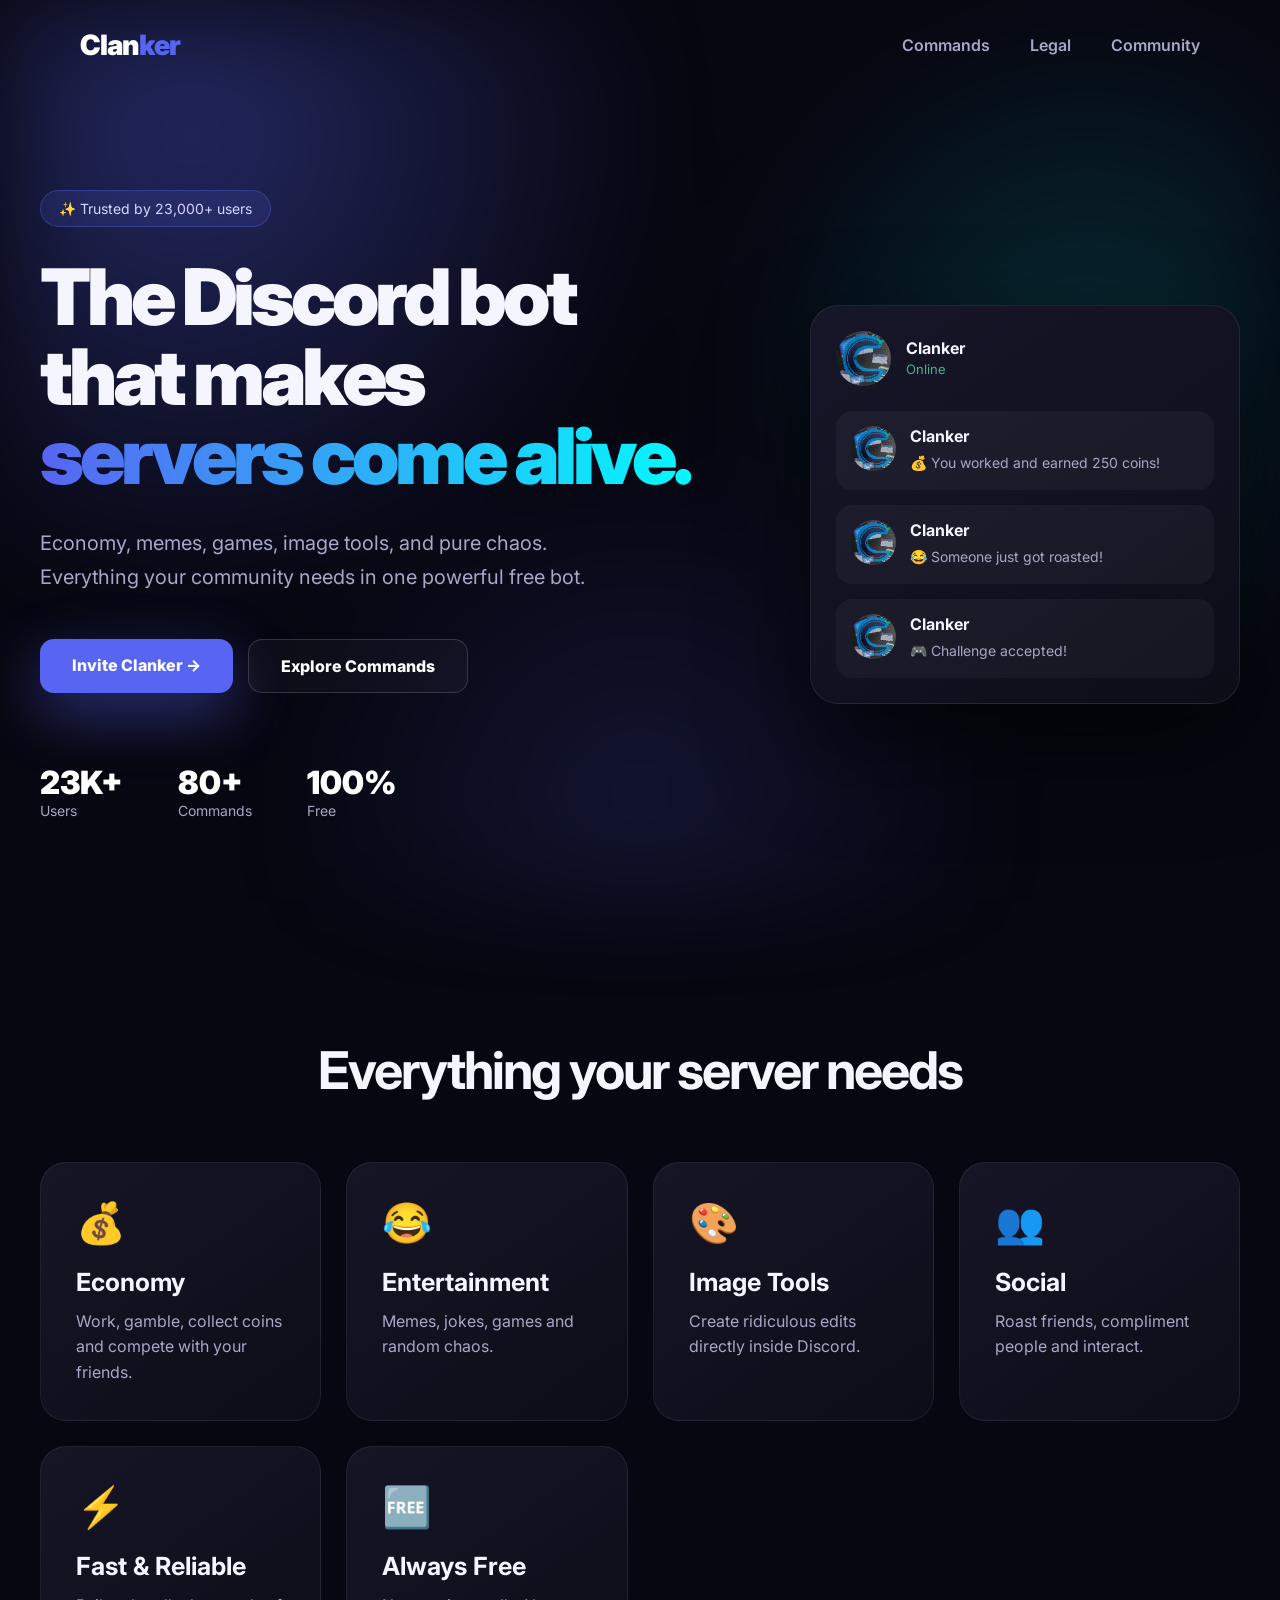
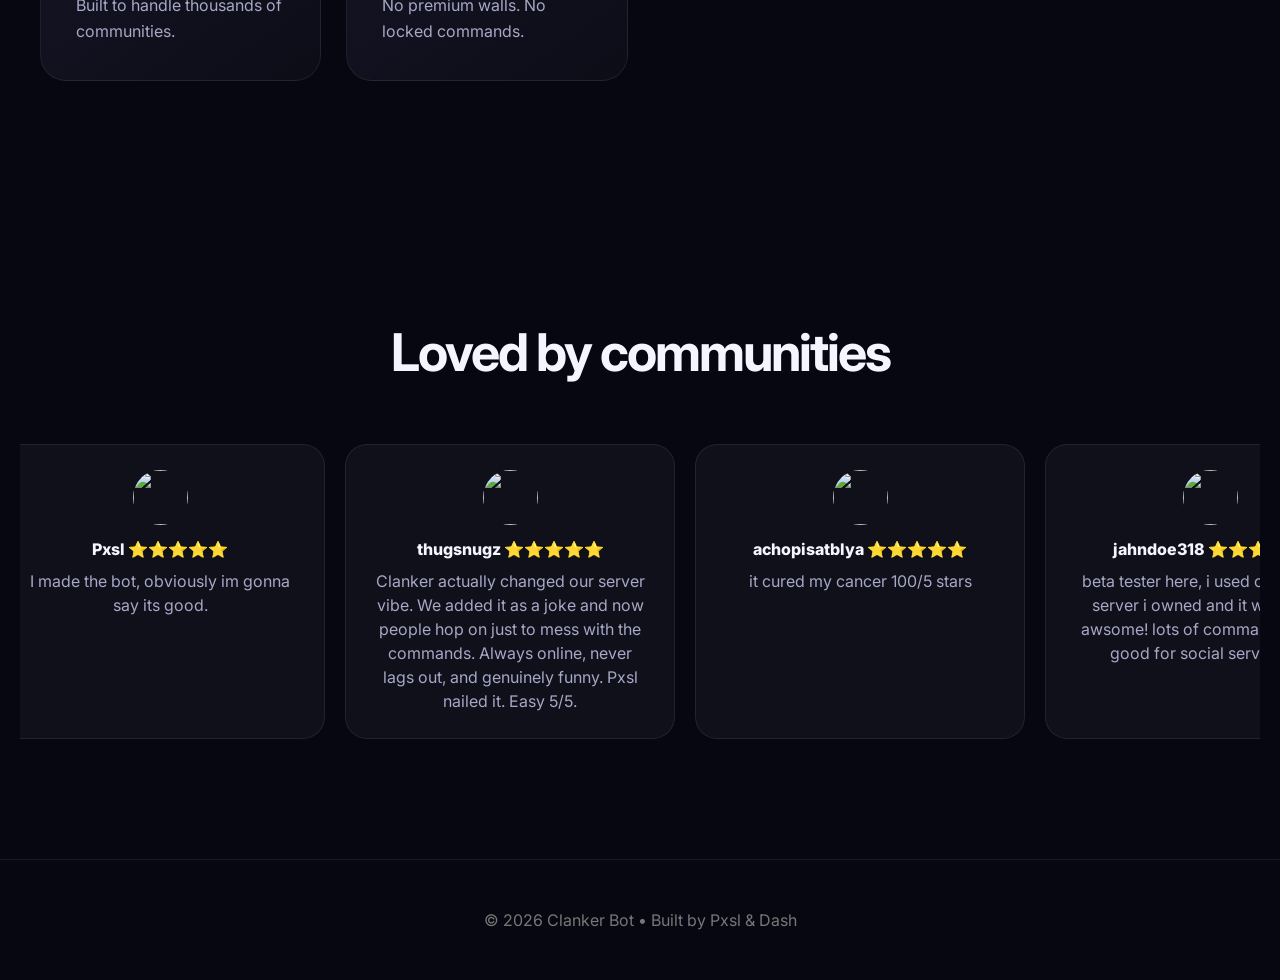
==== index.html @ 03bd029f "ojke" ====
<!DOCTYPE html>
<html lang="en">

<head>

    <meta charset="UTF-8">
    <meta name="viewport" content="width=device-width, initial-scale=1.0">

    <title>Clanker ~ The #1 Entertainment Discord Bot</title>

    <meta name="description" content="Clanker is a free chaotic Discord bot with economy, games, memes, image manipulation and 80+ entertainment commands.">
    <meta name="keywords" content="discord bot, entertainment bot, economy bot, meme bot, fun bot, clanker bot">
    <meta name="robots" content="index, follow">
    <meta name="author" content="Pxsl">

    <link rel="canonical" href="https://clanker.pxsl.dev/">

    <link rel="icon" href="/assets/clanker.png">
    <link rel="apple-touch-icon" href="/assets/clanker.png">

    <link rel="preconnect" href="https://fonts.googleapis.com">
    <link rel="preconnect" href="https://fonts.gstatic.com" crossorigin>

    <link href="https://fonts.googleapis.com/css2?family=Inter:wght@400;600;800;900&display=swap" rel="stylesheet">

    <link rel="stylesheet" href="/static/styles.css">


    <!-- Open Graph -->

    <meta property="og:type" content="website">
    <meta property="og:title" content="Clanker - The #1 Entertainment Discord Bot">
    <meta property="og:description" content="A chaotic free Discord bot with economy, memes, games and image tools.">
    <meta property="og:url" content="https://clanker.pxsl.dev/">
    <meta property="og:image" content="https://clanker.pxsl.dev/static/preview.png">


    <!-- Twitter -->

    <meta name="twitter:card" content="summary_large_image">
    <meta name="twitter:title" content="Clanker - The #1 Entertainment Discord Bot">
    <meta name="twitter:description" content="Free Discord entertainment bot with 80+ commands.">
    <meta name="twitter:image" content="https://clanker.pxsl.dev/static/preview.png">


    <meta name="theme-color" content="#5865F2">


    <!-- Schema -->

    <script type="application/ld+json">
    {
        "@context": "https://schema.org",
        "@type": "SoftwareApplication",
        "name": "Clanker",
        "applicationCategory": "EntertainmentApplication",
        "operatingSystem": "Discord",
        "description": "A free Discord bot with entertainment commands, economy, memes and games.",
        "offers": {
            "@type": "Offer",
            "price": "0",
            "priceCurrency": "USD"
        },
        "author": {
            "@type": "Person",
            "name": "Pxsl"
        }
    }
    </script>

</head>

<script async src="https://www.googletagmanager.com/gtag/js?id=G-J10Z1FWB4F"></script>

<script>
    window.dataLayer = window.dataLayer || [];

    function gtag() {
        dataLayer.push(arguments);
    }

    gtag("js", new Date());
    gtag("config", "G-J10Z1FWB4F");
</script>

<body>

<div class="background"></div>

<nav>

    <a class="logo" href="/">
        Clan<span>ker</span>
    </a>

    <div class="nav-links">

        <a href="/commands/">
            Commands
        </a>

        <a href="/legal/">
            Legal
        </a>

        <a href="https://discord.gg/YtQdrkxfg7" target="_blank">
            Community
        </a>

    </div>

</nav>

<section class="hero">

    <div class="hero-left">

        <div class="badge">
            ✨ Trusted by 23,000+ users
        </div>

        <h1>
            The Discord bot that makes
            <span>
                servers come alive.
            </span>
        </h1>

        <p>
            Economy, memes, games, image tools,
            and pure chaos. Everything your community
            needs in one powerful free bot.
        </p>

        <div class="buttons">

            <a class="btn primary"
               href="https://discord.com/oauth2/authorize?client_id=1482397035909873865">
                Invite Clanker →
            </a>


            <a class="btn secondary" href="/commands/">
                Explore Commands
            </a>

        </div>

        <div class="mini-stats">

            <div>
                <strong>23K+</strong>
                Users
            </div>

            <div>
                <strong>80+</strong>
                Commands
            </div>

            <div>
                <strong>100%</strong>
                Free
            </div>

        </div>

    </div>

    <div class="discord-preview">

        <div class="discord-header">

            <img src="/assets/clanker.png">

            <div>
                <b>Clanker</b>
                <p>Online</p>
            </div>

        </div>

        <div class="message">

            <img src="/assets/clanker.png">

            <div>
                <b>Clanker</b>
                <p>💰 You worked and earned 250 coins!</p>
            </div>

        </div>

        <div class="message">

            <img src="/assets/clanker.png">

            <div>
                <b>Clanker</b>
                <p>😂 Someone just got roasted!</p>
            </div>

        </div>

        <div class="message">

            <img src="/assets/clanker.png">

            <div>
                <b>Clanker</b>
                <p>🎮 Challenge accepted!</p>
            </div>

        </div>

    </div>

</section>

<section class="features">

    <h2>
        Everything your server needs
    </h2>

    <div class="grid">

        <div class="card">
            <span>💰</span>
            <h3>Economy</h3>
            <p>
                Work, gamble, collect coins and compete with your friends.
            </p>
        </div>

        <div class="card">
            <span>😂</span>
            <h3>Entertainment</h3>
            <p>
                Memes, jokes, games and random chaos.
            </p>
        </div>

        <div class="card">
            <span>🎨</span>
            <h3>Image Tools</h3>
            <p>
                Create ridiculous edits directly inside Discord.
            </p>
        </div>

        <div class="card">
            <span>👥</span>
            <h3>Social</h3>
            <p>
                Roast friends, compliment people and interact.
            </p>
        </div>

        <div class="card">
            <span>⚡</span>
            <h3>Fast & Reliable</h3>
            <p>
                Built to handle thousands of communities.
            </p>
        </div>

        <div class="card">
            <span>🆓</span>
            <h3>Always Free</h3>
            <p>
                No premium walls. No locked commands.
            </p>
        </div>
    </div>

</section>

<section class="reviews">

    <h2>
        Loved by communities
    </h2>

    <div class="reviews-row-wrap">

        <div class="reviews-row" id="reviewsRow"></div>

    </div>

</section>

<footer>

    <p>
        © 2026 Clanker Bot • Built by Pxsl & Dash
    </p>

</footer>

<script src="/static/script.js" defer></script>

</body>

</html>
---- static/styles.css ----
:root {

    --bg: #070711;
    --card: #11111f;
    --card-hover: #17172b;

    --purple: #5865f2;
    --purple-light: #7289ff;
    --cyan: #00ffff;

    --text: #f5f5ff;
    --muted: #a7a7c7;

}


* {

    margin: 0;
    padding: 0;
    box-sizing: border-box;
    font-family: "Inter", sans-serif;

}


html {

    scroll-behavior: smooth;

}


body {

    background: var(--bg);
    color: var(--text);
    overflow-x: hidden;

}



/* BACKGROUND */

.background {

    position: fixed;
    inset: 0;
    z-index: -1;

    background:

    radial-gradient(
        circle at 15% 15%,
        rgba(88,101,242,0.35),
        transparent 35%
    ),

    radial-gradient(
        circle at 85% 40%,
        rgba(0,255,255,0.15),
        transparent 30%
    ),

    radial-gradient(
        circle at 50% 90%,
        rgba(88,101,242,0.15),
        transparent 35%
    );

    filter: blur(50px);

}



/* NAVBAR */

nav {

    height: 90px;

    display: flex;
    align-items: center;
    justify-content: space-between;

    padding: 0 80px;

}



.logo {

    color: white;
    text-decoration: none;

    font-size: 28px;
    font-weight: 900;

    letter-spacing: -1px;

}


.logo span {

    color: var(--purple);

}



.nav-links {

    display: flex;
    gap: 40px;

}


.nav-links a {

    color: var(--muted);
    text-decoration: none;

    font-weight: 600;

    transition: .25s;

}


.nav-links a:hover {

    color: white;

}





/* HERO */


.hero {

    max-width: 1300px;

    margin: auto;

    padding: 100px 40px;

    display: grid;

    grid-template-columns: 1fr 430px;

    gap: 90px;

    align-items: center;

}



.badge {

    display: inline-block;

    padding: 9px 18px;

    border-radius: 999px;

    background:
    rgba(88,101,242,.15);

    border: 1px solid rgba(88,101,242,.35);

    color: #d6d9ff;

    font-size: 14px;

    margin-bottom: 30px;

}





.hero h1 {

    font-size: 78px;

    line-height: 1.02;

    letter-spacing: -4px;

    font-weight: 900;

}



.hero h1 span {

    display: block;

    background:

    linear-gradient(
        90deg,
        #5865f2,
        #00ffff
    );

    -webkit-background-clip: text;
    background-clip: text;

    color: transparent;

}





.hero p {

    margin-top: 30px;

    max-width: 600px;

    font-size: 20px;

    line-height: 1.7;

    color: var(--muted);

}





.buttons {

    display: flex;

    gap: 15px;

    margin-top: 45px;

}



.btn {

    padding: 16px 32px;

    border-radius: 14px;

    text-decoration: none;

    font-weight: 800;

    transition: .25s;

}



.primary {

    background: var(--purple);

    color:white;

    box-shadow:

    0 20px 60px rgba(88,101,242,.45);

}



.primary:hover {

    transform: translateY(-4px);

    background: var(--purple-light);

}





.secondary {

    border:

    1px solid rgba(255,255,255,.15);

    color:white;

    background:rgba(255,255,255,.03);

}



.secondary:hover {

    background:rgba(255,255,255,.08);

}





/* MINI STATS */


.mini-stats {

    display:flex;

    gap:55px;

    margin-top:70px;

}


.mini-stats strong {

    display:block;

    font-size:32px;

    font-weight:900;

    color:white;

}


.mini-stats div {

    color:var(--muted);

    font-size:14px;

}





/* DISCORD MOCKUP */


.discord-preview {

    background:

    linear-gradient(
        145deg,
        #161629,
        #0d0d18
    );

    border:

    1px solid rgba(255,255,255,.08);

    border-radius:28px;

    padding:25px;

    box-shadow:

    0 40px 100px rgba(0,0,0,.6);

}



.discord-header {

    display:flex;

    align-items:center;

    gap:15px;

    margin-bottom:25px;

}



.discord-header img {

    width:55px;

    height:55px;

    border-radius:50%;

}



.discord-header p {

    color:#43b581;

    font-size:13px;

    margin:0;

}





.message {

    display:flex;

    gap:14px;

    padding:15px;

    margin-top:15px;

    border-radius:16px;

    background:

    rgba(255,255,255,.04);

}



.message img {

    width:45px;

    height:45px;

    border-radius:50%;

}


.message p {

    margin:5px 0 0;

    font-size:14px;

    color:var(--muted);

}





/* FEATURES */


.features {

    padding:120px 40px;

    text-align:center;

}



.features h2,
.reviews h2 {

    font-size:52px;

    letter-spacing:-2px;

    margin-bottom:60px;

}





.grid {

    max-width:1200px;

    margin:auto;

    display:grid;

    grid-template-columns:

    repeat(auto-fit,minmax(280px,1fr));

    gap:25px;

}





.card {

    text-align:left;

    padding:35px;

    border-radius:26px;


    background:

    linear-gradient(
        145deg,
        #151526,
        #0d0d18
    );


    border:

    1px solid rgba(255,255,255,.07);


    transition:.3s;

}



.card:hover {

    transform:translateY(-10px);

    background:var(--card-hover);

    border-color:

    rgba(88,101,242,.5);


    box-shadow:

    0 20px 60px rgba(0,0,0,.4);

}





.card span {

    font-size:40px;

}



.card h3 {

    margin-top:20px;

    margin-bottom:12px;

    font-size:25px;

}



.card p {

    color:var(--muted);

    line-height:1.6;

}





/* REVIEWS */


.reviews {

    padding:120px 20px;

    text-align:center;

}



.reviews-row-wrap {

    overflow:hidden;

}



.reviews-row {

    display:flex;

    gap:20px;

    overflow-x:hidden;

}



.review-card {

    min-width:330px;

    padding:25px;

    border-radius:22px;

    background:

    rgba(255,255,255,.04);


    border:

    1px solid rgba(255,255,255,.08);

}



.review-avatar {

    width:55px;

    height:55px;

    border-radius:50%;

}



.review-name {

    margin-top:10px;

    font-weight:800;

}



.review-stars {

    color:#ffd700;

}



.review-quote {

    color:var(--muted);

    margin-top:10px;

    line-height:1.5;

}





/* FOOTER */


footer {

    border-top:

    1px solid rgba(255,255,255,.08);

    padding:50px;

    text-align:center;

    color:#777;

}





/* COMMANDS PAGE SUPPORT */


.commands-page {

    max-width:1200px;

    margin:auto;

    padding:100px 30px;

}



.commands-grid {

    display:grid;

    grid-template-columns:

    repeat(auto-fit,minmax(280px,1fr));

    gap:20px;

}





.command-card {

    background:

    rgba(255,255,255,.04);

    border:

    1px solid rgba(255,255,255,.08);

    padding:25px;

    border-radius:20px;

    transition:.25s;

}



.command-card:hover {

    transform:translateY(-5px);

    border-color:var(--purple);

}



.command-name {

    color:var(--purple);

    font-weight:900;

}





/* MOBILE */


@media(max-width:900px) {


nav {

    padding:20px;

}



.nav-links {

    display:none;

}



.hero {

    grid-template-columns:1fr;

    padding-top:60px;

}



.hero h1 {

    font-size:48px;

    letter-spacing:-2px;

}



.mini-stats {

    gap:25px;

}



.features h2,
.reviews h2 {

    font-size:38px;

}



}

.commands-hero {

    text-align:center;

    padding:100px 20px 70px;

}


.commands-hero h1 {

    font-size:75px;

    font-weight:900;

    letter-spacing:-4px;

}


.commands-hero h1 span {

    background: linear-gradient(
        90deg,
        #5865f2,
        #00ffff
    );

    background-clip: text;
    -webkit-background-clip: text;

    color: transparent;
    -webkit-text-fill-color: transparent;

}



.commands-hero p {

    color:var(--muted);

    font-size:20px;

    margin-top:25px;

}



.command-stats {

    display:flex;

    justify-content:center;

    gap:70px;

    margin-top:60px;

}



.command-stats strong {

    display:block;

    font-size:35px;

}




.command-search {

    max-width:800px;

    margin:auto;

    text-align:center;

}



.search-box {

    display:flex;

    align-items:center;

    gap:15px;

    padding:18px 25px;


    background:

    rgba(255,255,255,.05);


    border:

    1px solid rgba(255,255,255,.1);


    border-radius:20px;


    backdrop-filter:blur(20px);

}



.search-box span {

    font-size:20px;

}



.search-box input {

    width:100%;

    background:none;

    border:none;

    outline:none;

    color:white;

    font-size:16px;

}



#count {

    margin-top:15px;

    color:var(--muted);

}





.command-card {

    background:

    linear-gradient(
        145deg,
        #151526,
        #0d0d18
    );


    border:

    1px solid rgba(255,255,255,.08);


    border-radius:22px;


    padding:25px;


    transition:.25s;

}



.command-card:hover {

    transform:translateY(-8px);


    border-color:#5865f2;


    box-shadow:

    0 20px 60px rgba(0,0,0,.4);

}



.command-name {

    color:#7289ff;

    font-size:20px;

    font-weight:900;

}



.command-desc {

    margin-top:10px;

    color:var(--muted);

}




@media(max-width:700px){


.commands-hero h1 {

    font-size:45px;

}


.command-stats {

    gap:25px;

}


}
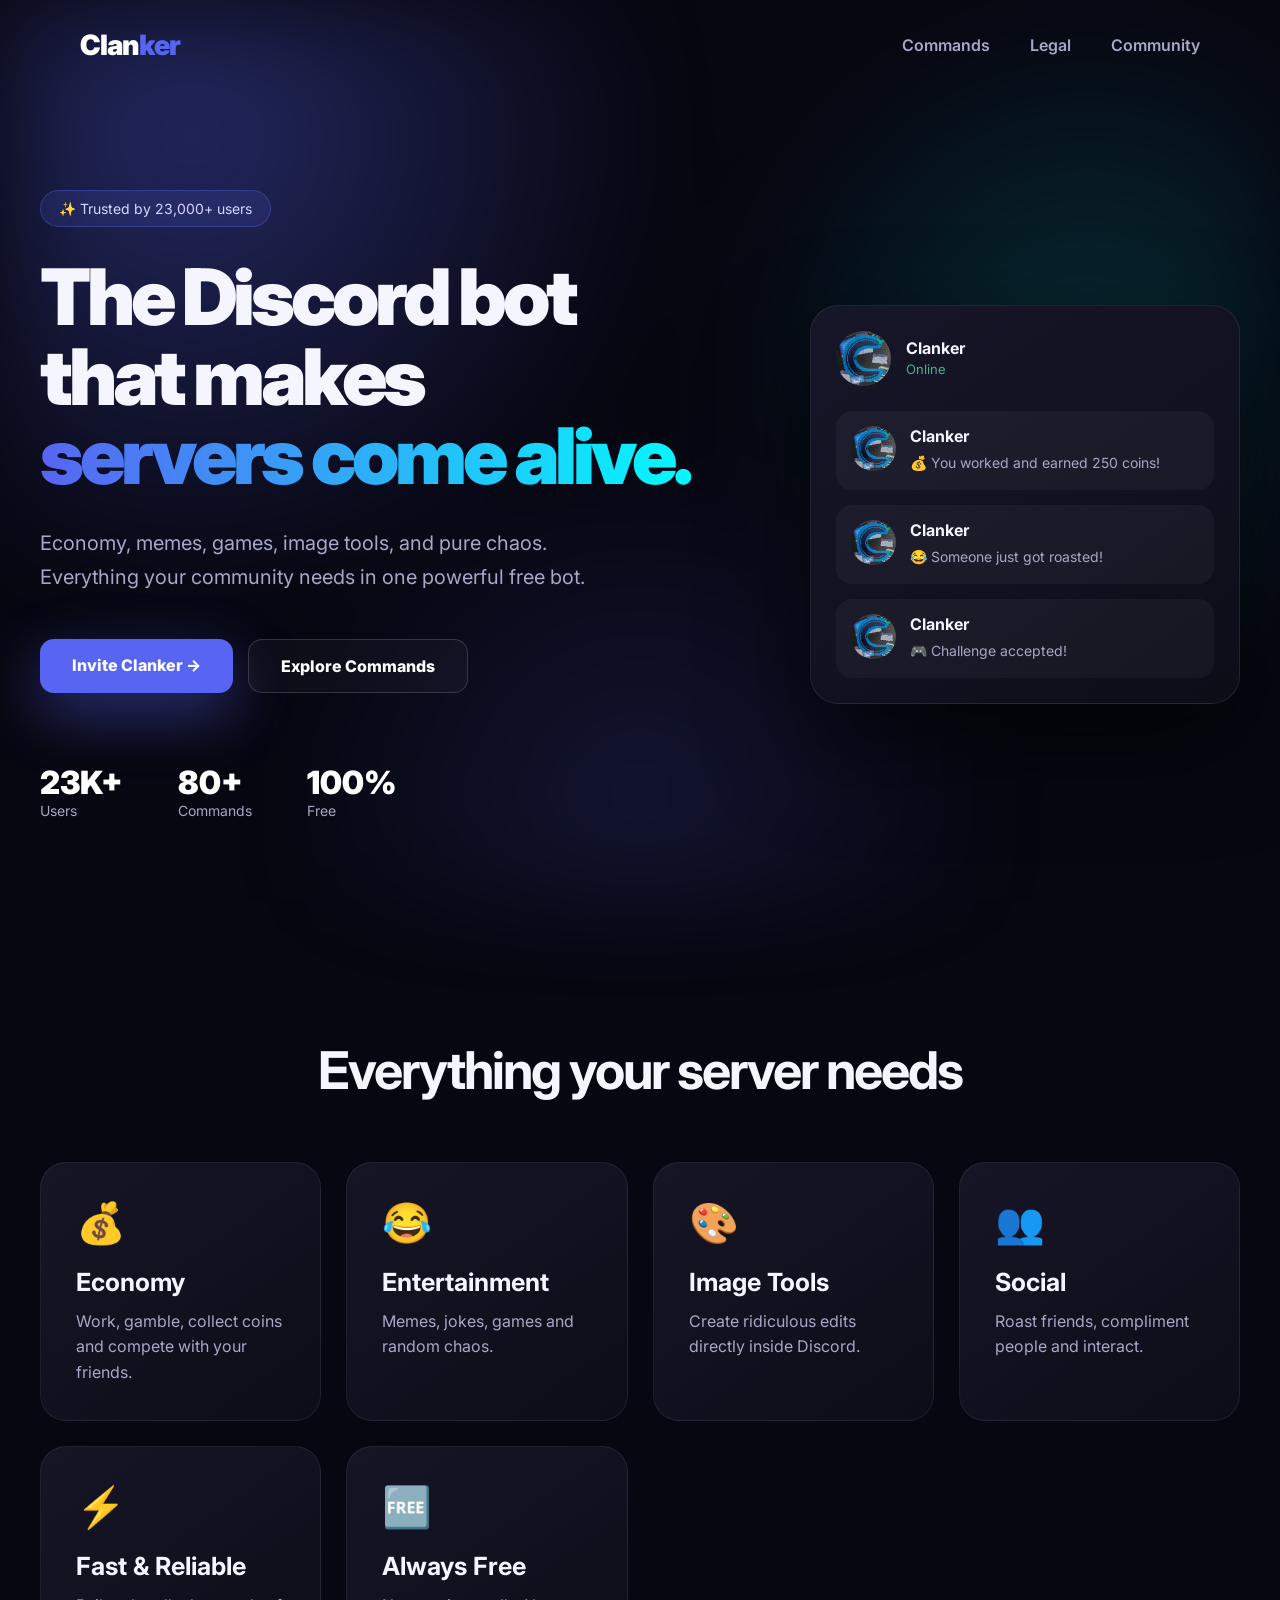
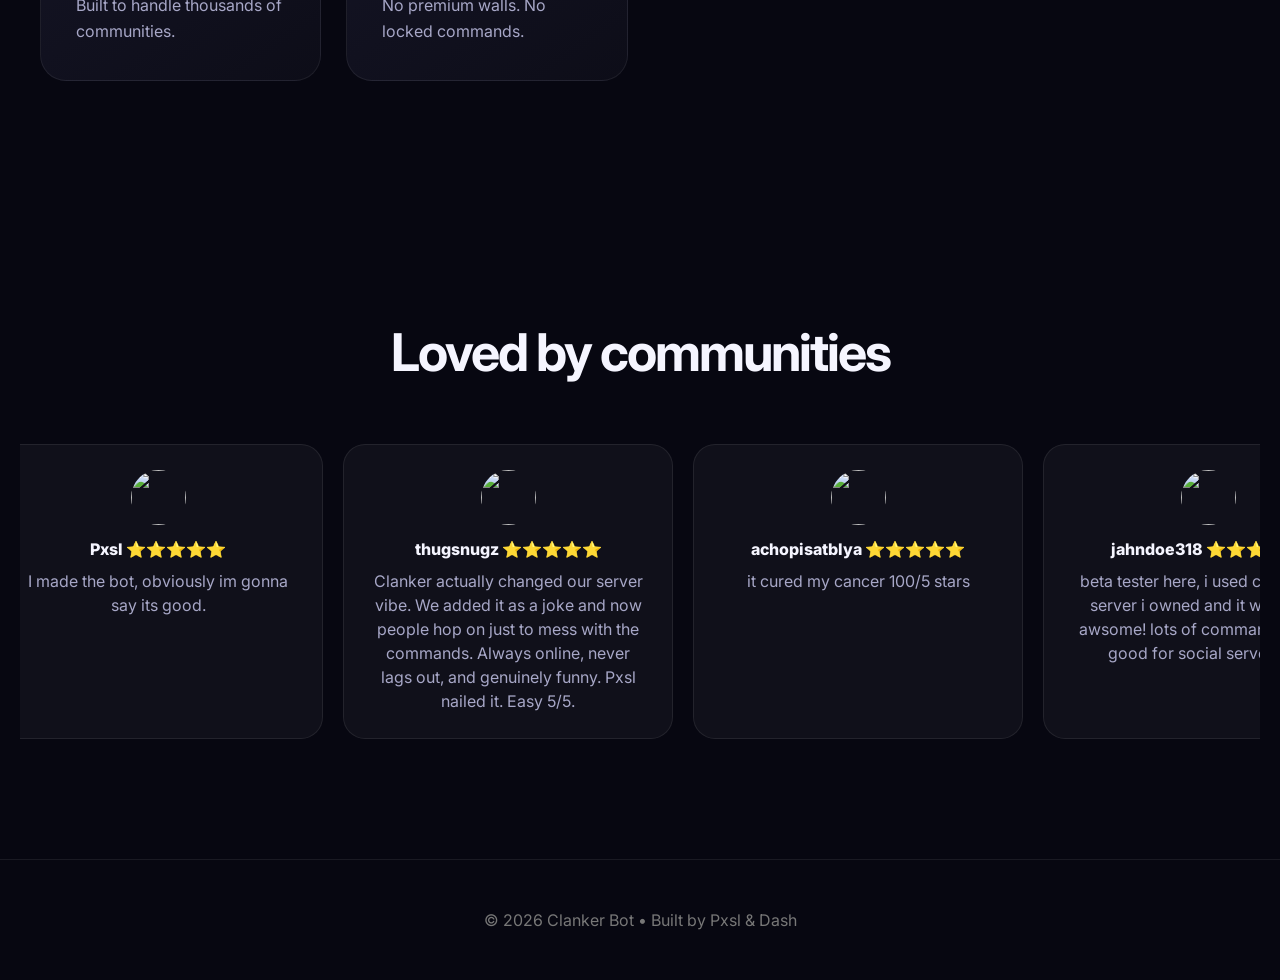
==== commit 6d6d7e64: "Merge branch 'main' of https://github.com/PxslGames/clanker.pxsl.dev" ====
--- a/index.html
+++ b/index.html
@@ -103,7 +103,7 @@
             Legal
         </a>
 
-        <a href="https://discord.gg/YtQdrkxfg7" target="_blank">
+        <a href="/discord/" target="_blank">
             Community
         </a>
 
@@ -135,7 +135,7 @@
         <div class="buttons">
 
             <a class="btn primary"
-               href="https://discord.com/oauth2/authorize?client_id=1482397035909873865">
+               href="/invite/">
                 Invite Clanker →
             </a>
 
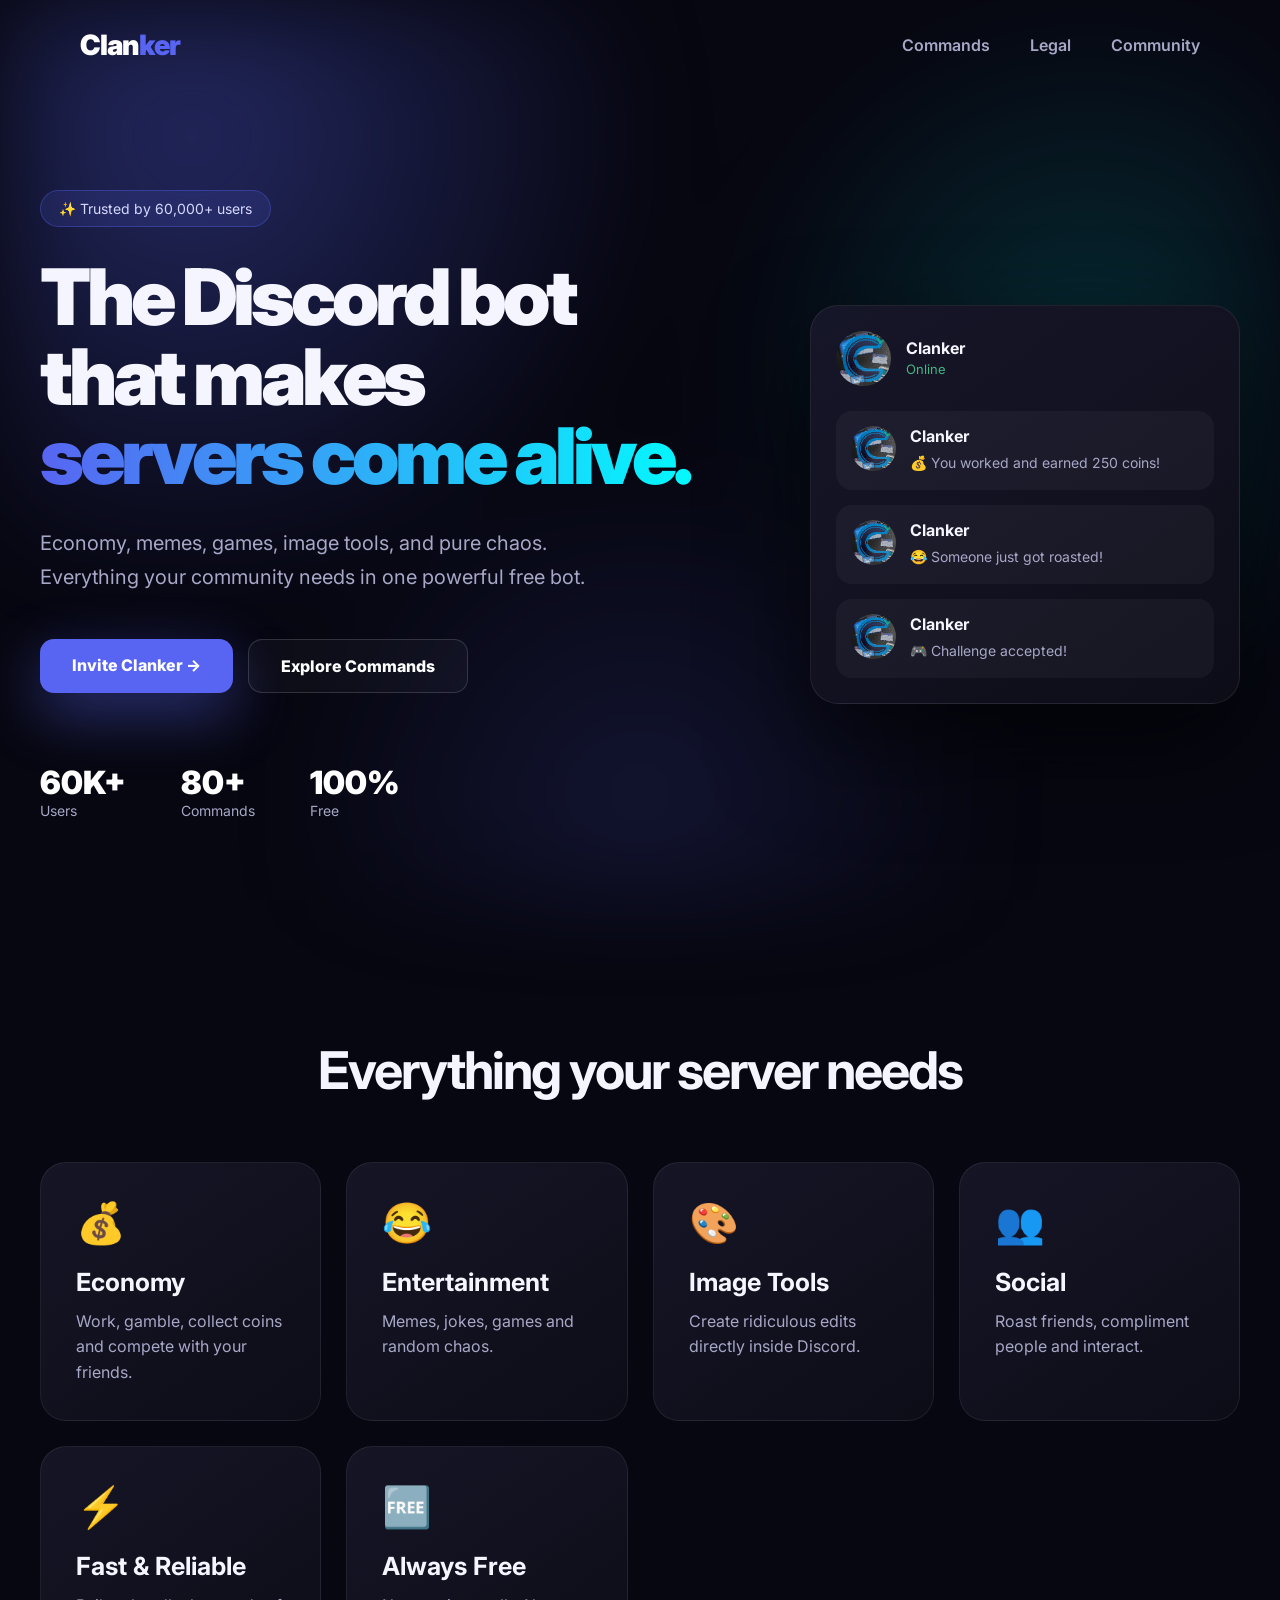
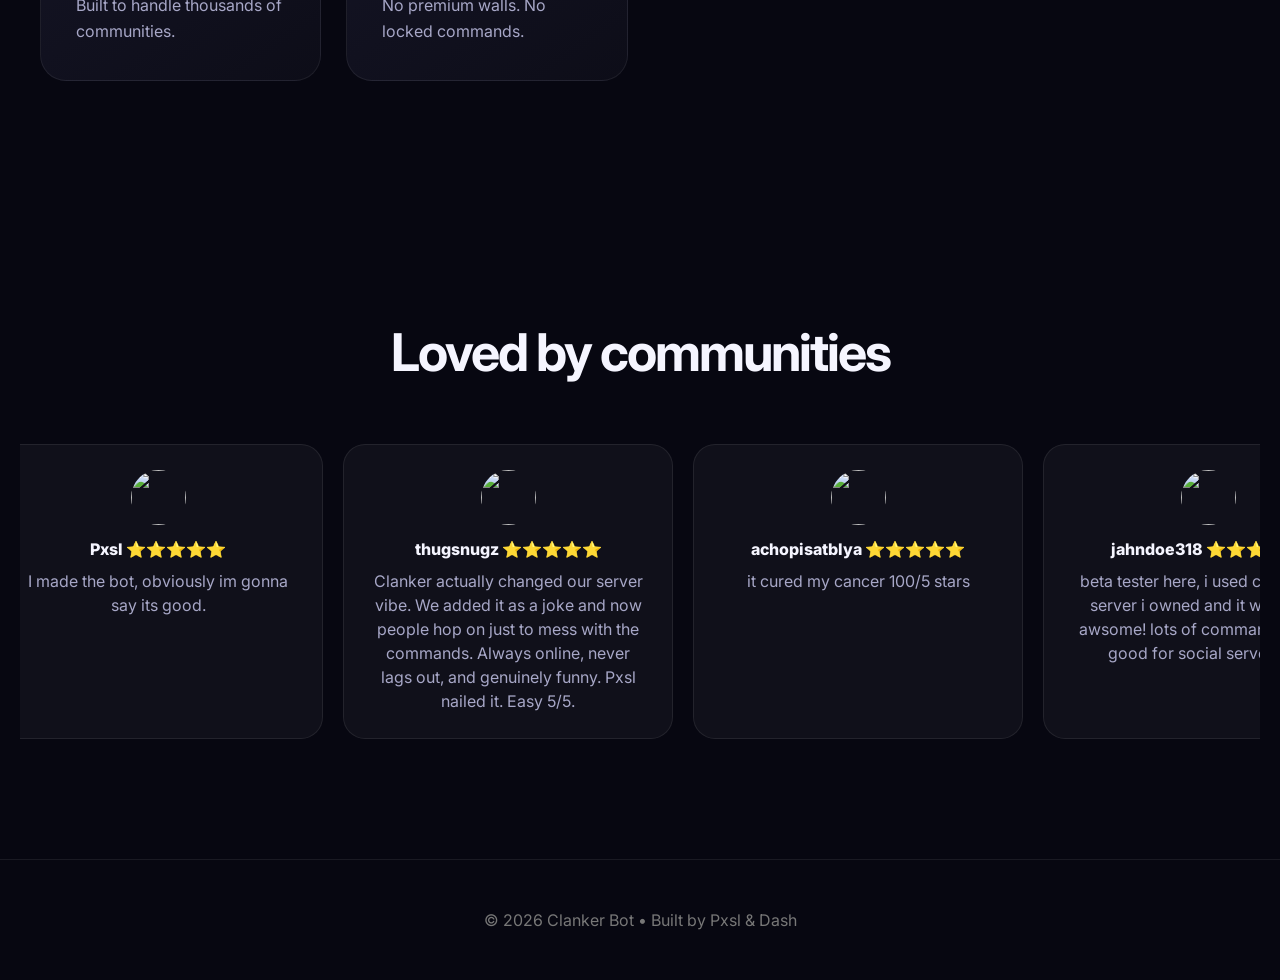
==== commit 87c4d2d0: "Update index.html" ====
--- a/index.html
+++ b/index.html
@@ -116,7 +116,7 @@
     <div class="hero-left">
 
         <div class="badge">
-            ✨ Trusted by 23,000+ users
+            ✨ Trusted by 60,000+ users
         </div>
 
         <h1>
@@ -149,7 +149,7 @@
         <div class="mini-stats">
 
             <div>
-                <strong>23K+</strong>
+                <strong>60K+</strong>
                 Users
             </div>
 
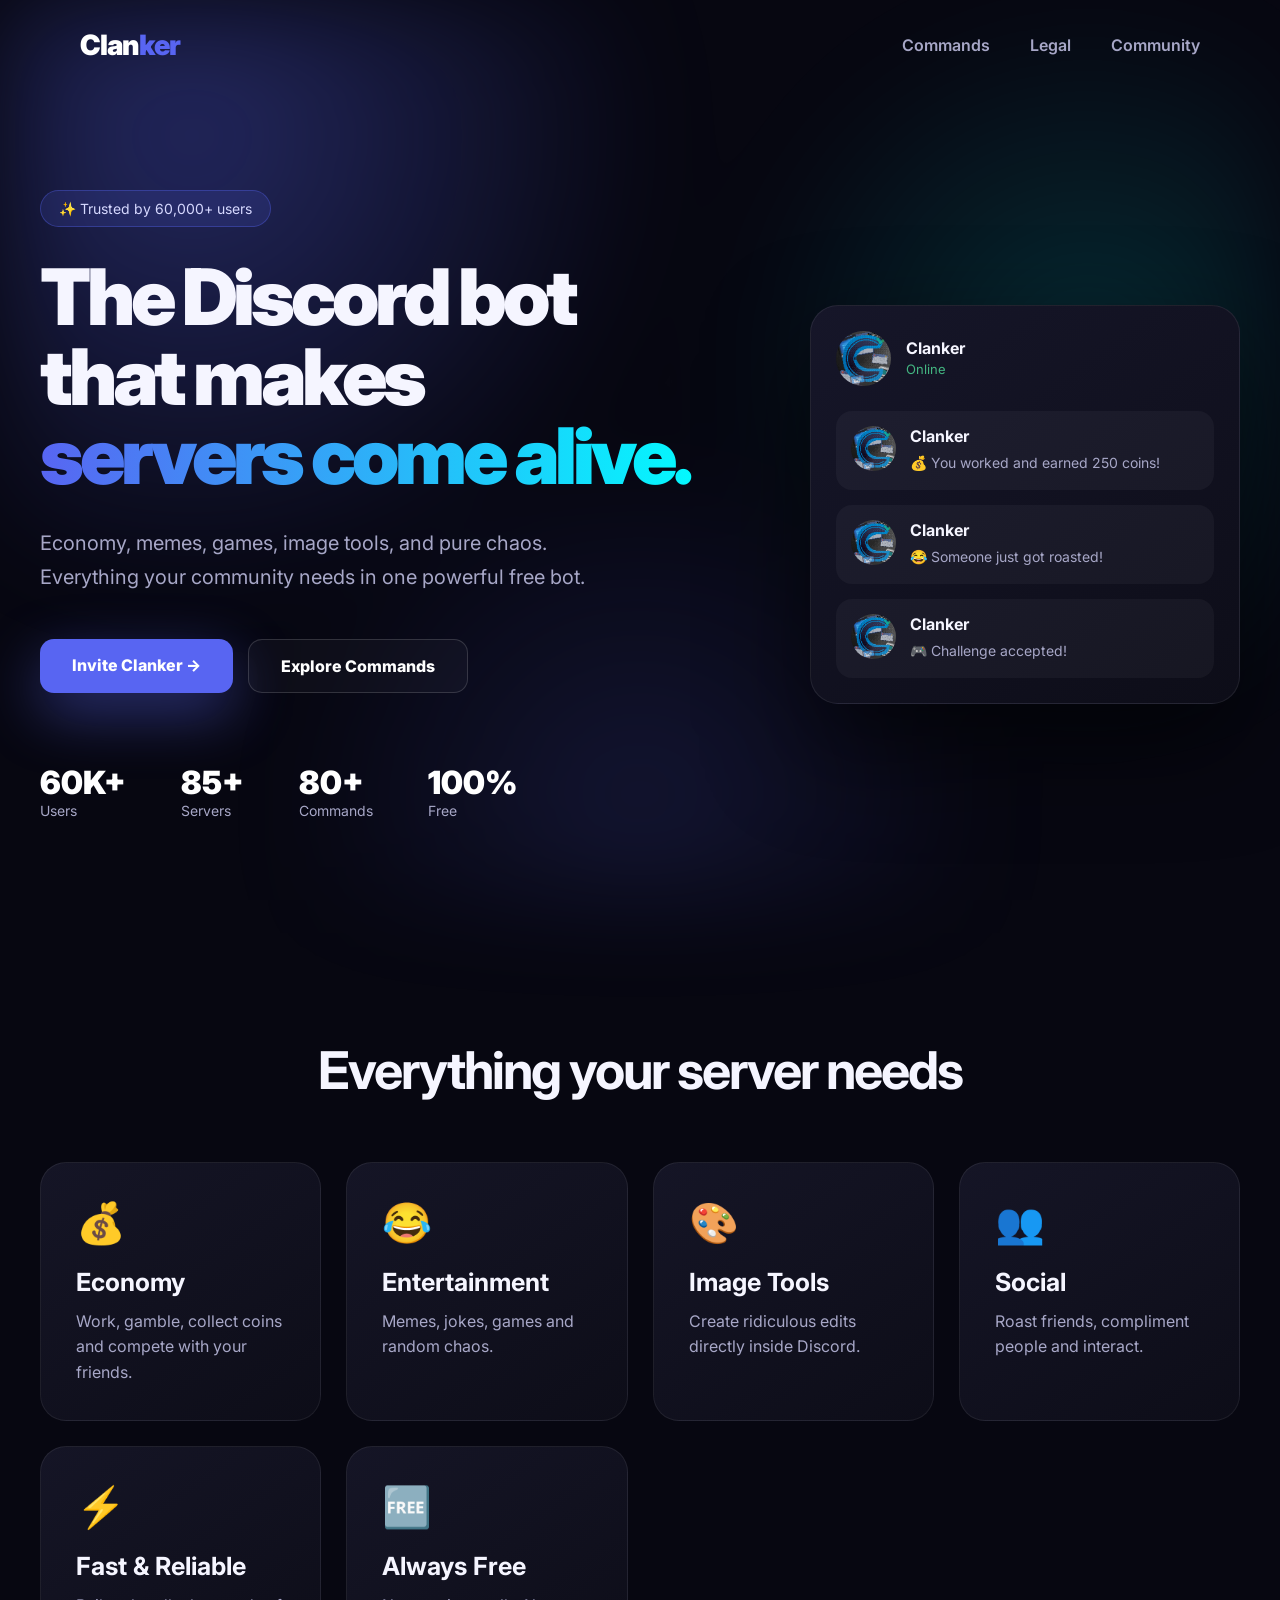
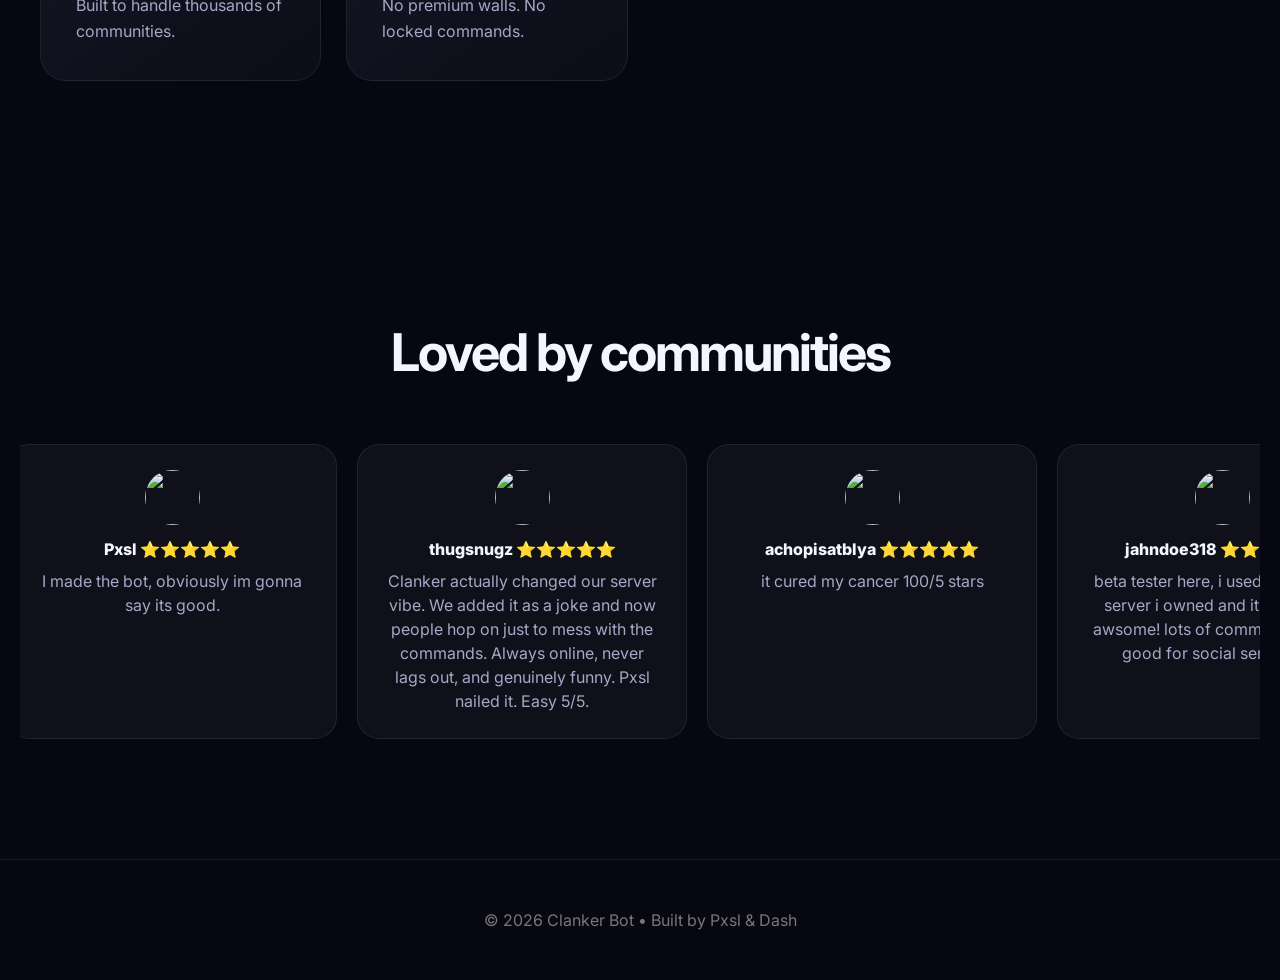
==== commit 900a57bf: "we will see if this works..." ====
--- a/index.html
+++ b/index.html
@@ -149,8 +149,13 @@
         <div class="mini-stats">
 
             <div>
-                <strong>60K+</strong>
+                <strong id="user-count">...</strong>
                 Users
+            </div>
+
+            <div>
+                <strong id="server-count">...</strong>
+                Servers
             </div>
 
             <div>
@@ -298,6 +303,39 @@
 
 </footer>
 
+<script>
+    async function loadStats() {
+        try {
+            const response = await fetch("/stats.json");
+
+            if (!response.ok) {
+                throw new Error("Failed to load stats.json");
+            }
+
+            const stats = await response.json();
+
+            const userCount = document.getElementById("user-count");
+            const serverCount = document.getElementById("server-count");
+
+            if (userCount) {
+                userCount.textContent = Number(stats.users).toLocaleString();
+            }
+
+            if (serverCount) {
+                serverCount.textContent = Number(stats.guilds).toLocaleString();
+            }
+
+        } catch (error) {
+            console.error("[STATS] Failed to load statistics:", error);
+
+            document.getElementById("user-count").textContent = "60K+";
+            document.getElementById("server-count").textContent = "85+";
+        }
+    }
+
+    loadStats();
+</script>
+
 <script src="/static/script.js" defer></script>
 
 </body>
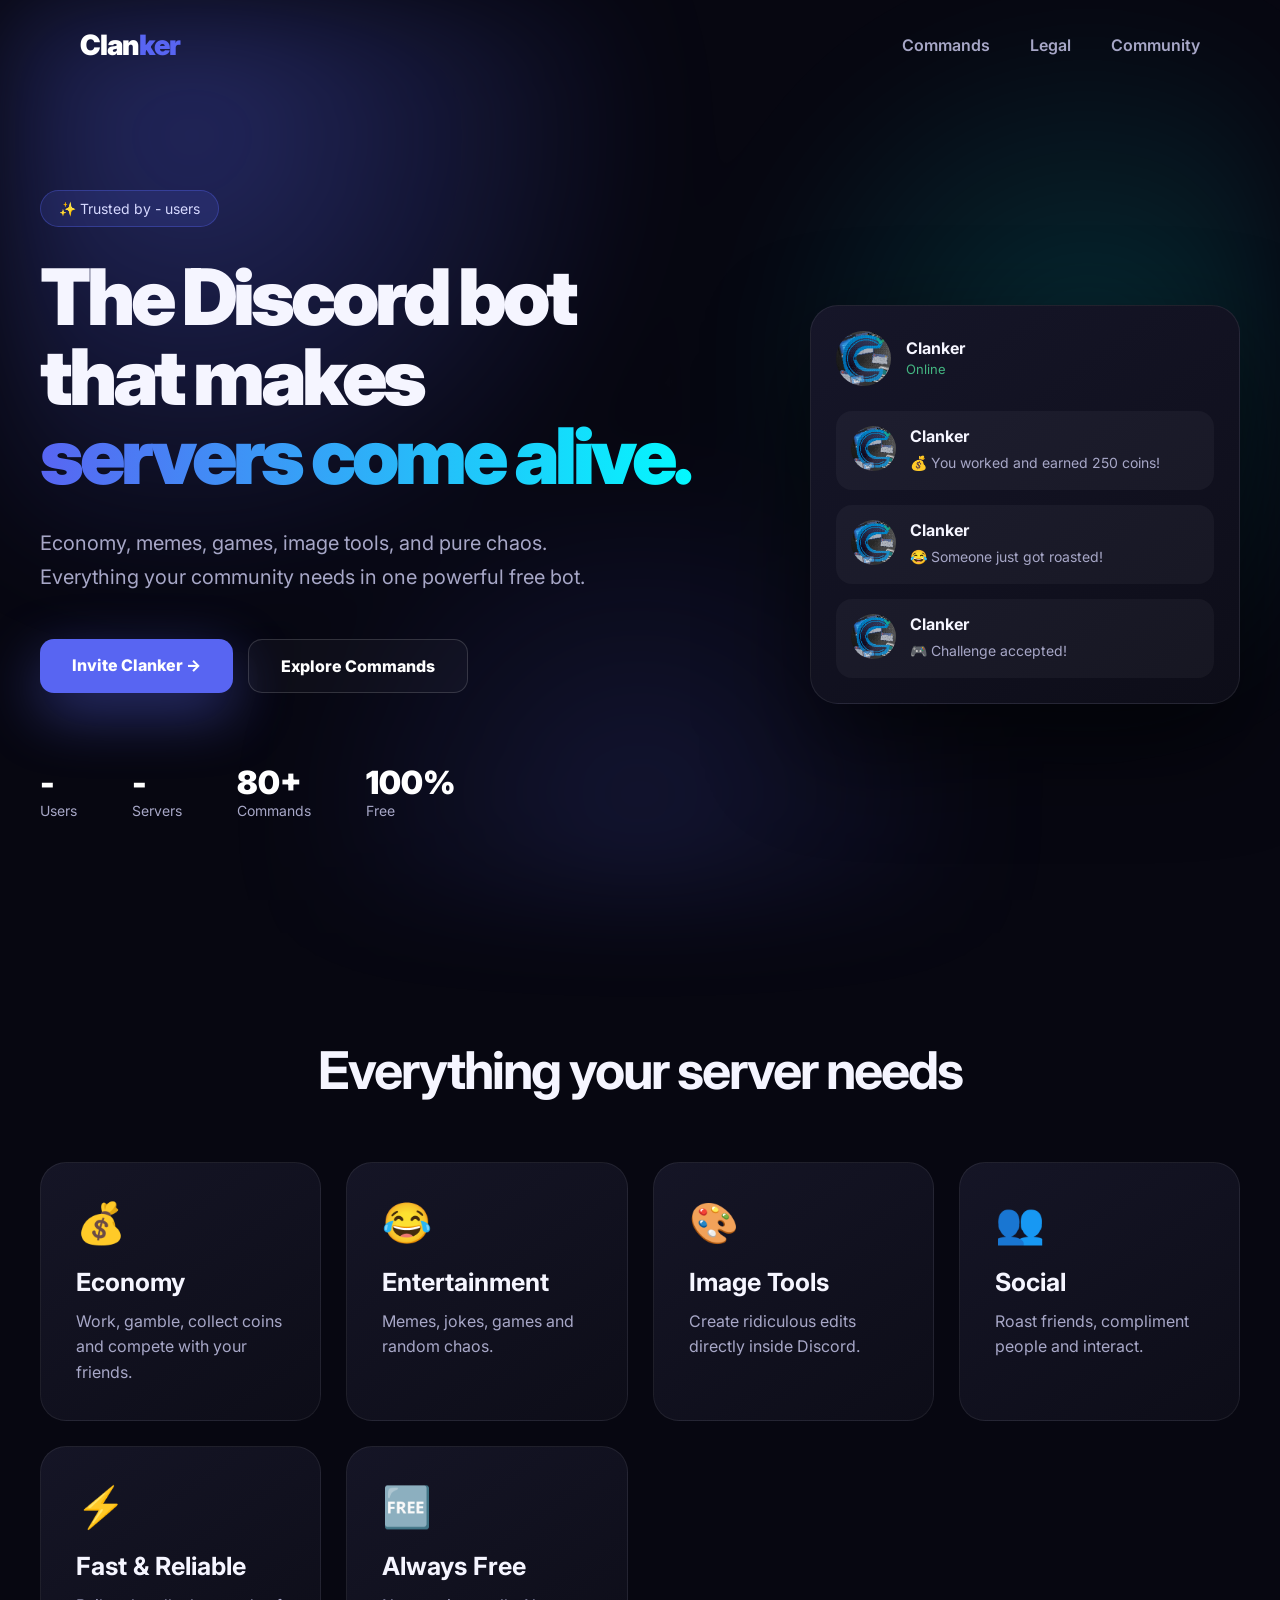
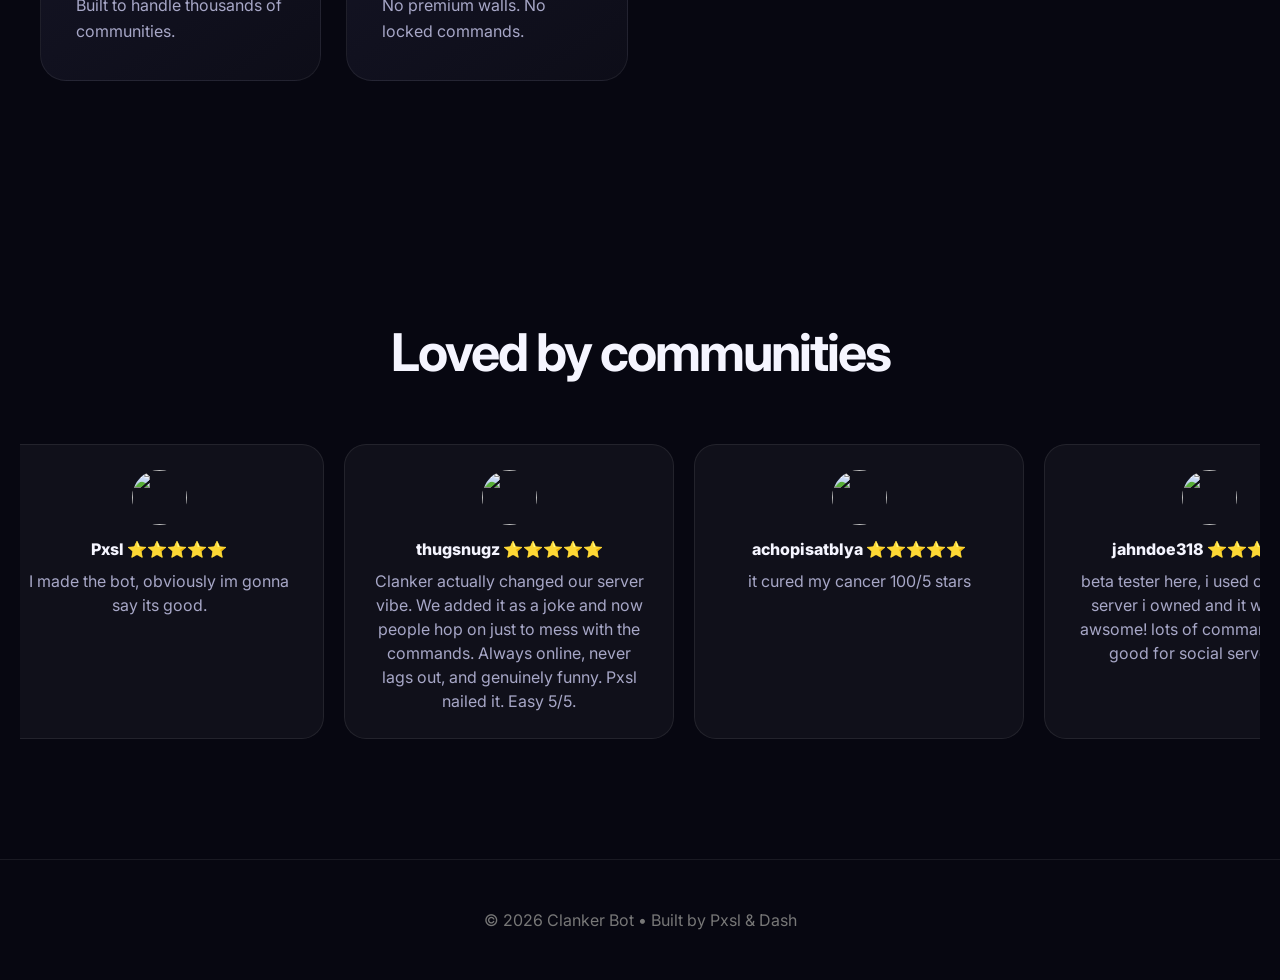
==== commit fa6301e9: "ok small fix" ====
--- a/index.html
+++ b/index.html
@@ -116,7 +116,7 @@
     <div class="hero-left">
 
         <div class="badge">
-            ✨ Trusted by 60,000+ users
+            ✨ Trusted by <span id="badge-user-count">...</span> users      
         </div>
 
         <h1>
@@ -316,20 +316,32 @@
 
             const userCount = document.getElementById("user-count");
             const serverCount = document.getElementById("server-count");
+            const badgeUserCount = document.getElementById("badge-user-count");
+
+            const users = Number(stats.users);
+            const servers = Number(stats.guilds);
+
+            const formattedUsers = users.toLocaleString();
+            const formattedServers = servers.toLocaleString();
 
             if (userCount) {
-                userCount.textContent = Number(stats.users).toLocaleString();
+                userCount.textContent = formattedUsers;
             }
 
             if (serverCount) {
-                serverCount.textContent = Number(stats.guilds).toLocaleString();
+                serverCount.textContent = formattedServers;
+            }
+
+            if (badgeUserCount) {
+                badgeUserCount.textContent = formattedUsers;
             }
 
         } catch (error) {
             console.error("[STATS] Failed to load statistics:", error);
 
-            document.getElementById("user-count").textContent = "60K+";
-            document.getElementById("server-count").textContent = "85+";
+            document.getElementById("user-count").textContent = "-";
+            document.getElementById("server-count").textContent = "-";
+            document.getElementById("badge-user-count").textContent = "-";
         }
     }
 
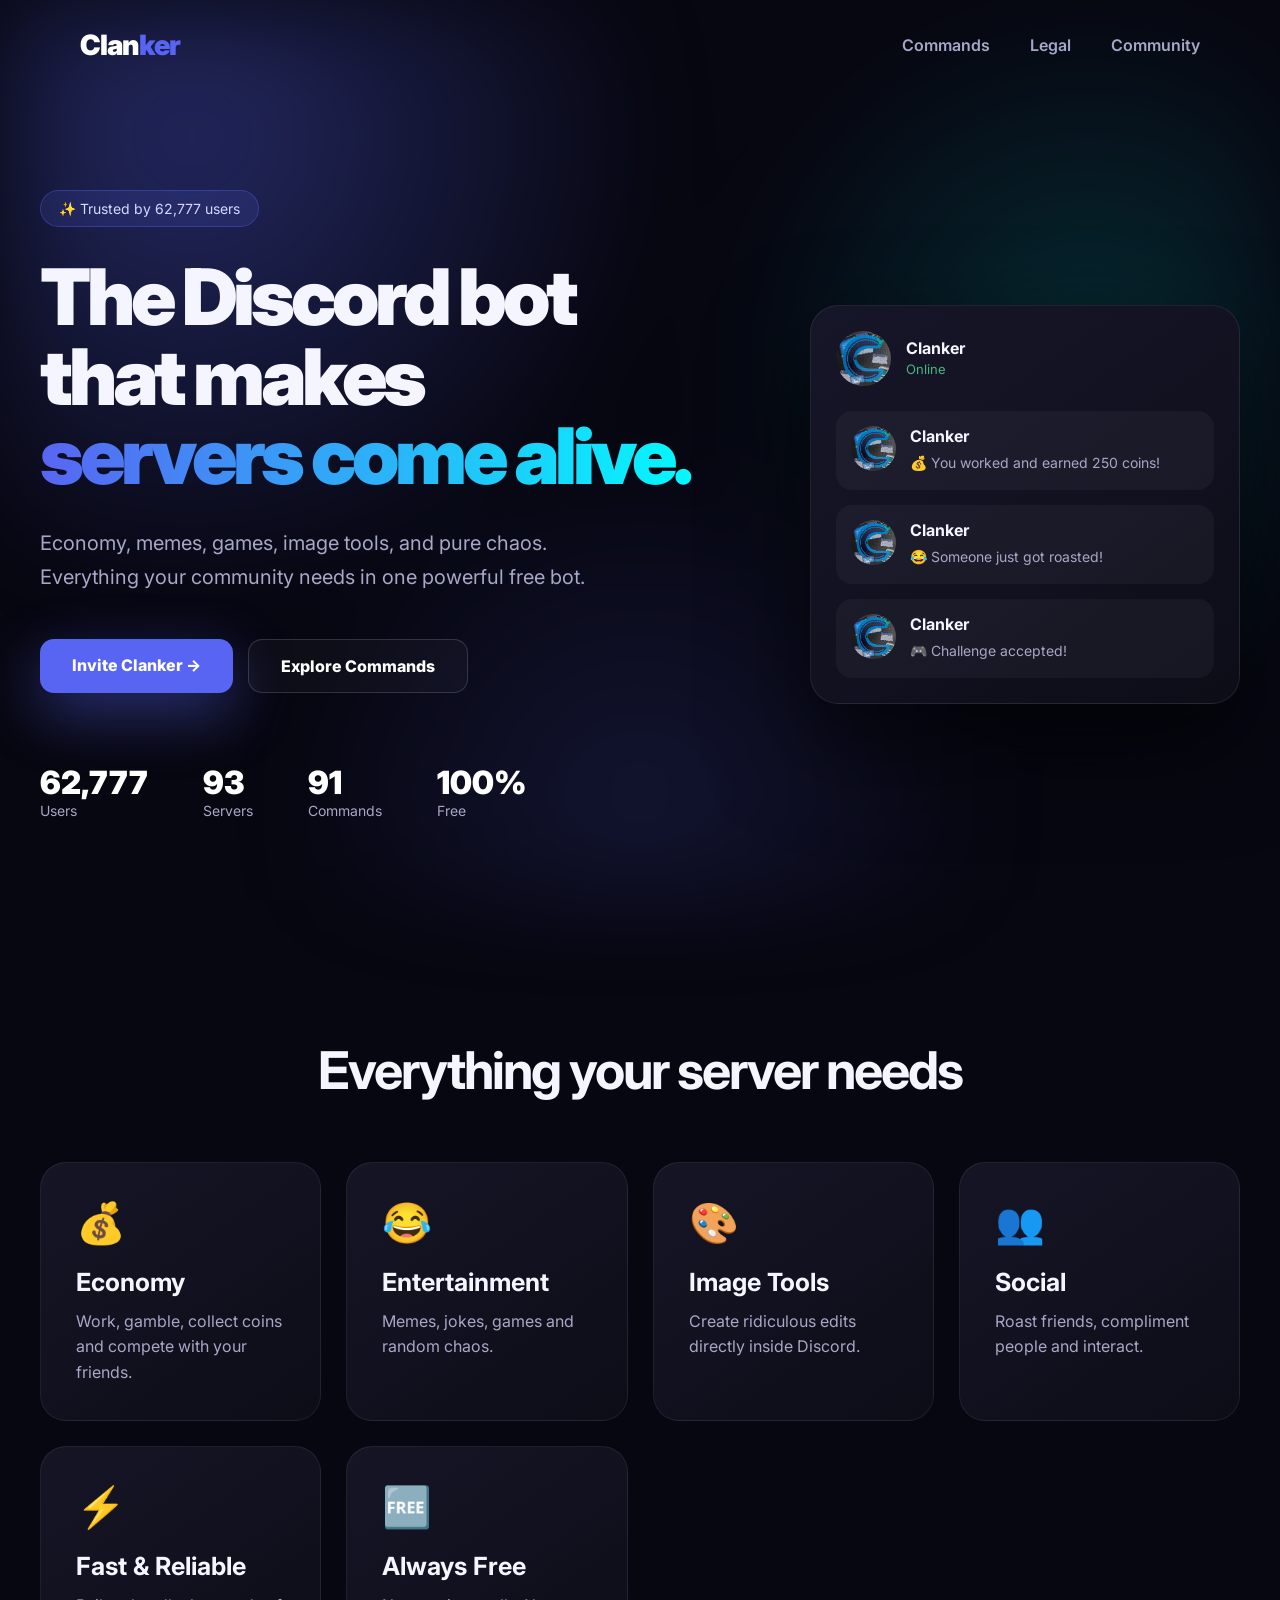
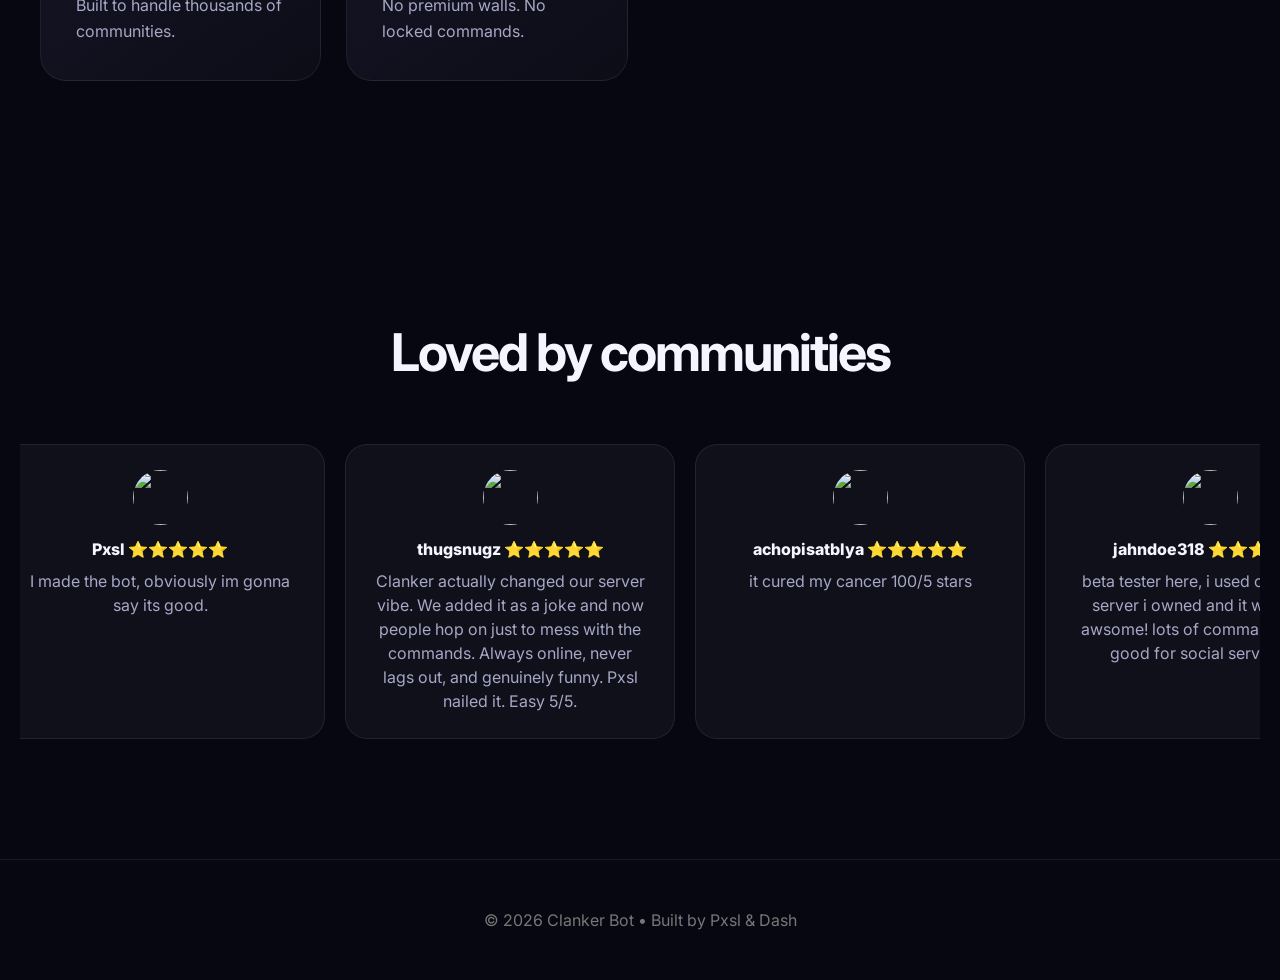
==== commit 20a9a229: "updated website to auto update command info" ====
--- a/index.html
+++ b/index.html
@@ -159,7 +159,7 @@
             </div>
 
             <div>
-                <strong>80+</strong>
+                <strong id="command-count">...</strong>
                 Commands
             </div>
 
@@ -345,7 +345,38 @@
         }
     }
 
+    async function loadCommandCount() {
+        try {
+            const response = await fetch("/commands/data.json");
+
+            if (!response.ok) {
+                throw new Error("Failed to load command data");
+            }
+
+            const commands = await response.json();
+
+            const commandCount = document.getElementById("command-count");
+
+            if (commandCount) {
+                commandCount.textContent = commands.length;
+            }
+
+        } catch (error) {
+            console.error(
+                "[COMMANDS] Failed to load command data:",
+                error
+            );
+
+            const commandCount = document.getElementById("command-count");
+
+            if (commandCount) {
+                commandCount.textContent = "-";
+            }
+        }
+    }
+
     loadStats();
+    loadCommandCount();
 </script>
 
 <script src="/static/script.js" defer></script>
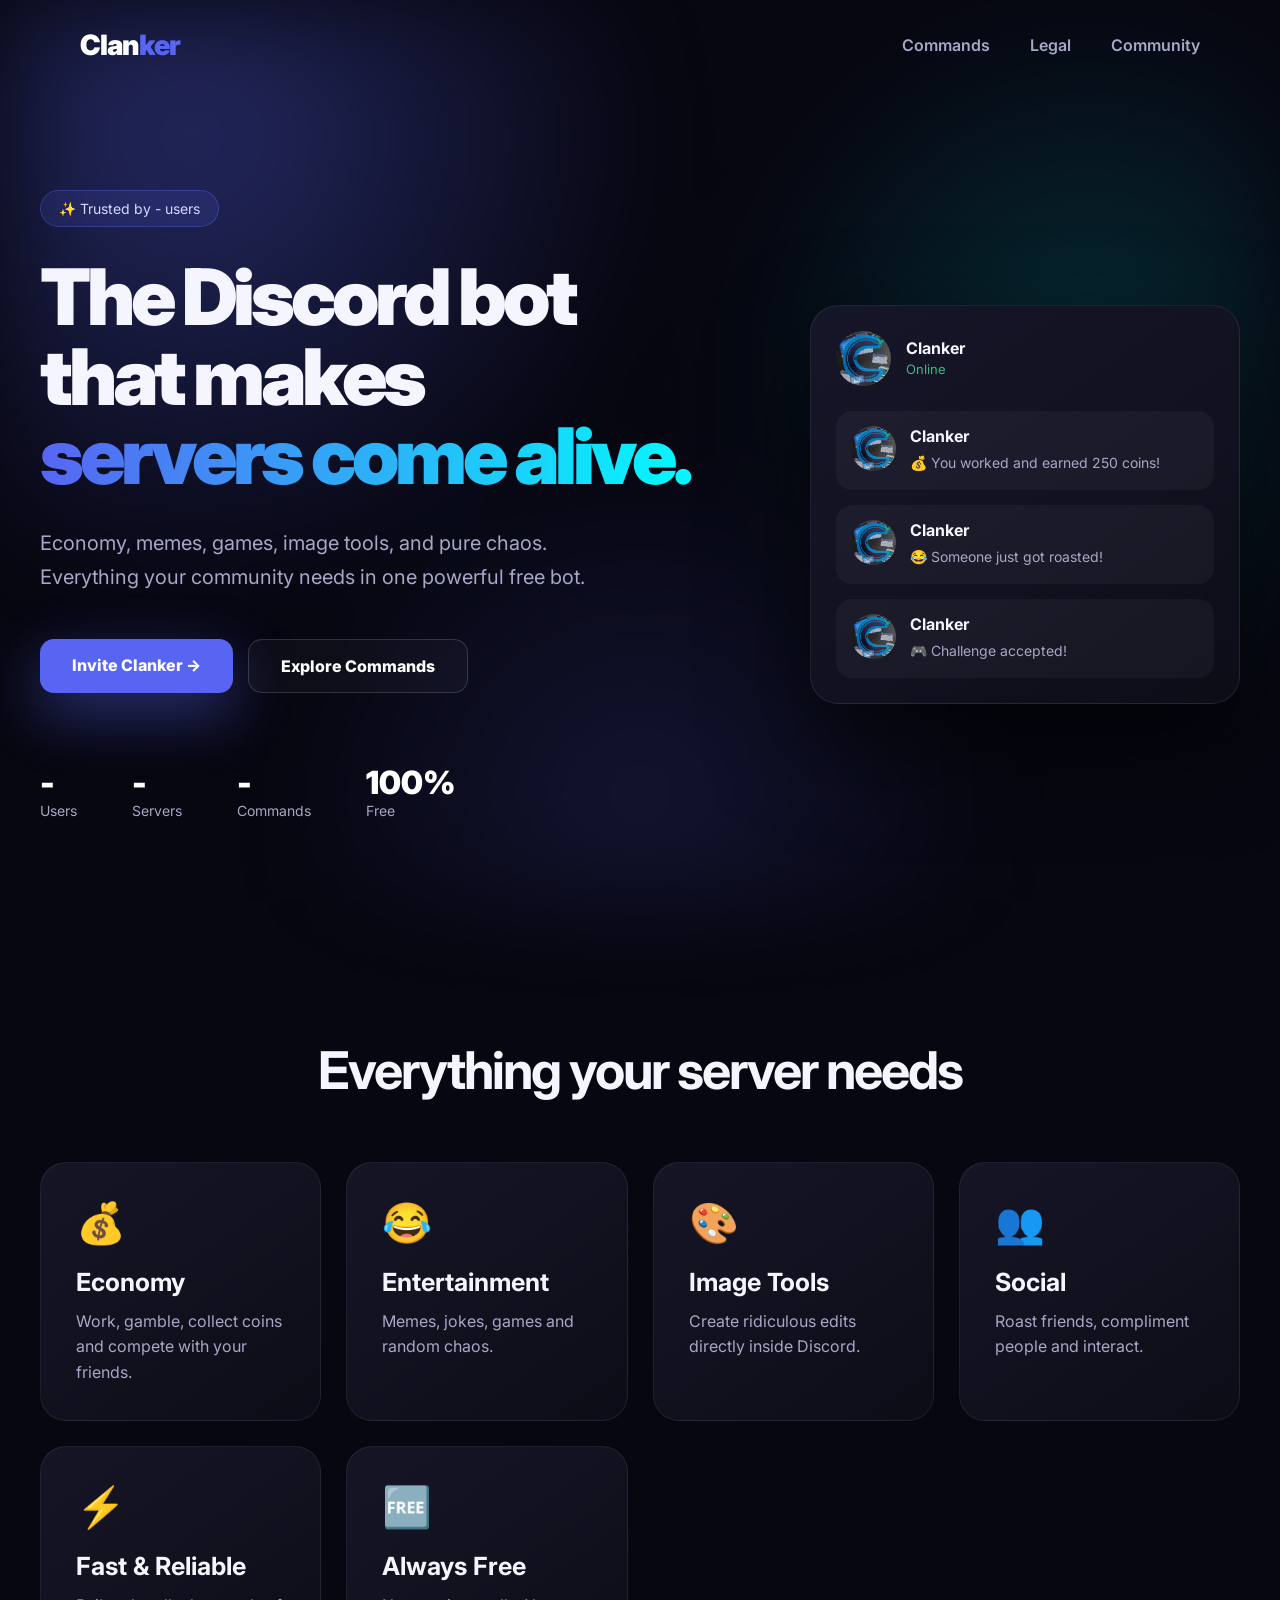
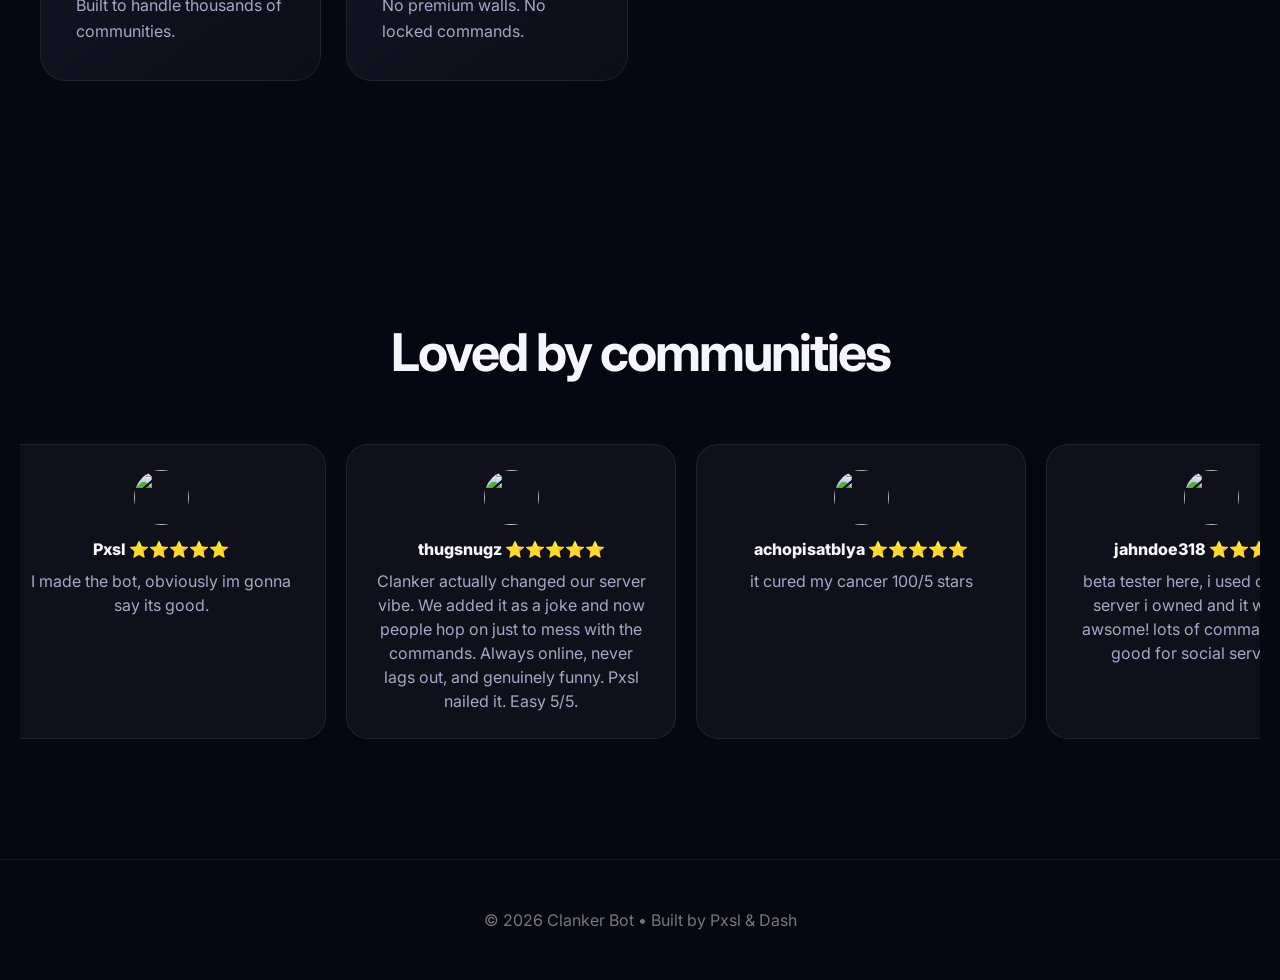
==== commit c49df367: "stats and live stuff might be down for a bit, sorry guysssss" ====
--- a/index.html
+++ b/index.html
@@ -306,7 +306,9 @@
 <script>
     async function loadStats() {
         try {
-            const response = await fetch("/stats.json");
+            const response = await fetch(
+                "https://api.pxsl.dev/stats.json"
+            );
 
             if (!response.ok) {
                 throw new Error("Failed to load stats.json");
@@ -337,17 +339,35 @@
             }
 
         } catch (error) {
-            console.error("[STATS] Failed to load statistics:", error);
-
-            document.getElementById("user-count").textContent = "-";
-            document.getElementById("server-count").textContent = "-";
-            document.getElementById("badge-user-count").textContent = "-";
+            console.error(
+                "[STATS] Failed to load statistics:",
+                error
+            );
+
+            const userCount = document.getElementById("user-count");
+            const serverCount = document.getElementById("server-count");
+            const badgeUserCount = document.getElementById("badge-user-count");
+
+            if (userCount) {
+                userCount.textContent = "-";
+            }
+
+            if (serverCount) {
+                serverCount.textContent = "-";
+            }
+
+            if (badgeUserCount) {
+                badgeUserCount.textContent = "-";
+            }
         }
     }
 
+
     async function loadCommandCount() {
         try {
-            const response = await fetch("/commands/data.json");
+            const response = await fetch(
+                "https://api.pxsl.dev/commands.json"
+            );
 
             if (!response.ok) {
                 throw new Error("Failed to load command data");
@@ -358,7 +378,7 @@
             const commandCount = document.getElementById("command-count");
 
             if (commandCount) {
-                commandCount.textContent = commands.length;
+                commandCount.textContent = commands.length.toLocaleString();
             }
 
         } catch (error) {
@@ -367,13 +387,16 @@
                 error
             );
 
-            const commandCount = document.getElementById("command-count");
+            const commandCount = document.getElementById(
+                "command-count"
+            );
 
             if (commandCount) {
                 commandCount.textContent = "-";
             }
         }
     }
+
 
     loadStats();
     loadCommandCount();
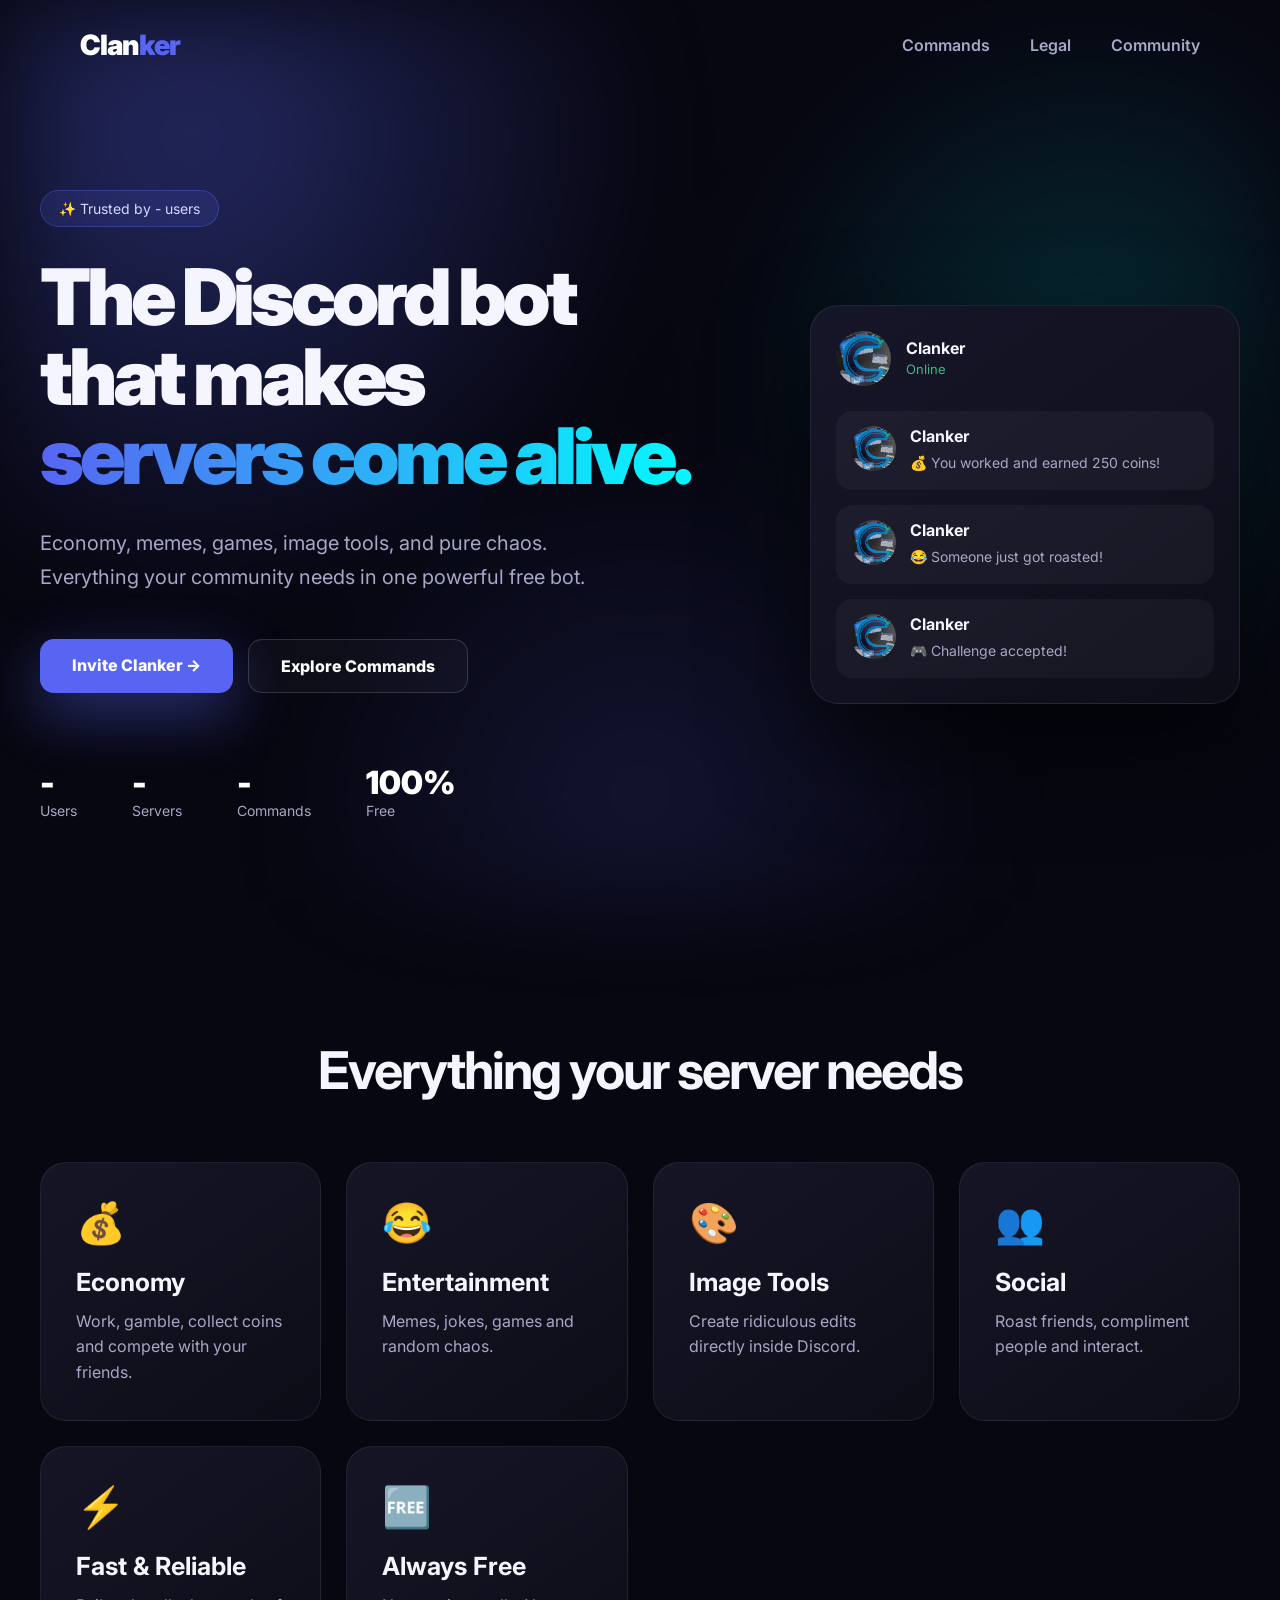
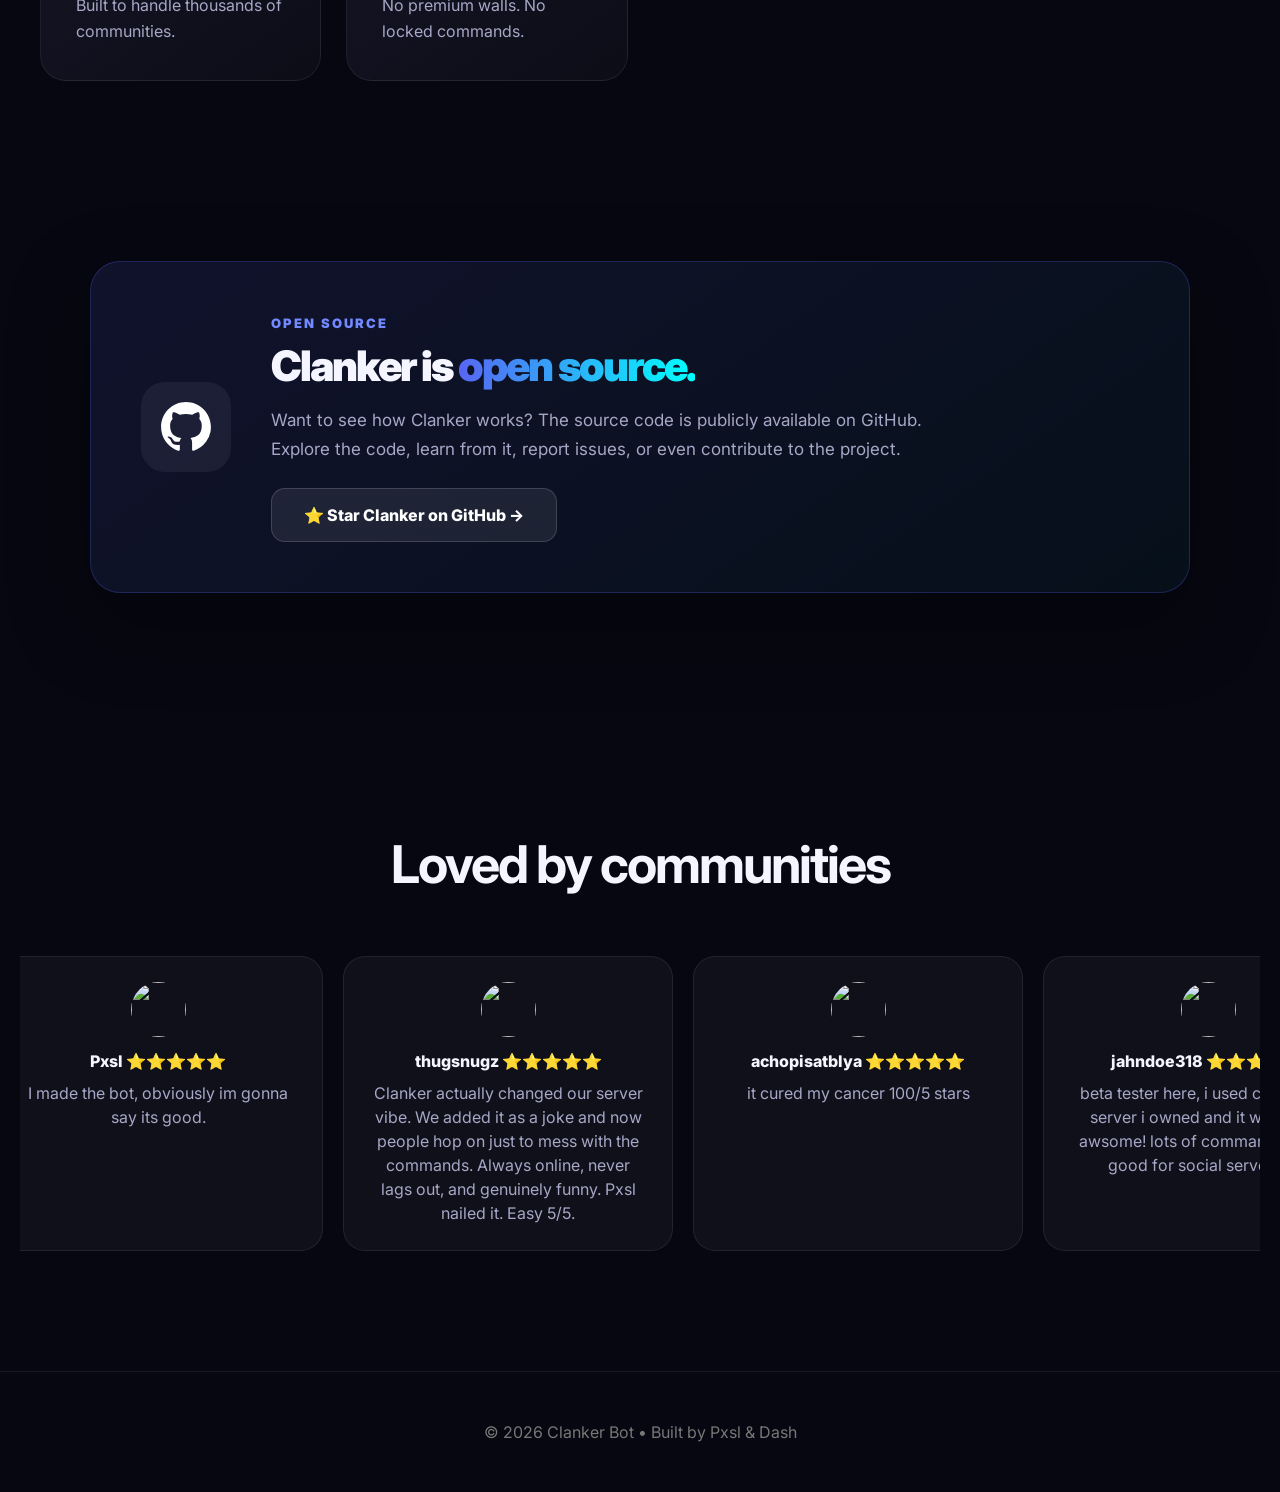
==== commit b92bb950: "updated privacy policy to explain use of telemetry" ====
--- a/index.html
+++ b/index.html
@@ -281,6 +281,47 @@
 
 </section>
 
+<section class="github-section">
+
+    <div class="github-card">
+
+        <div class="github-icon">
+            <svg viewBox="0 0 24 24" aria-hidden="true">
+                <path fill="currentColor" d="M12 .5C5.65.5.5 5.65.5 12c0 5.08 3.29 9.39 7.86 10.91.58.11.79-.25.79-.56v-2.17c-3.2.7-3.88-1.36-3.88-1.36-.53-1.33-1.28-1.69-1.28-1.69-1.04-.71.08-.7.08-.7 1.15.08 1.76 1.18 1.76 1.18 1.02 1.75 2.68 1.25 3.33.96.1-.74.4-1.25.73-1.54-2.55-.29-5.23-1.28-5.23-5.69 0-1.26.45-2.29 1.18-3.1-.12-.29-.51-1.46.11-3.05 0 0 .96-.31 3.15 1.18a10.93 10.93 0 0 1 5.74 0c2.19-1.49 3.15-1.18 3.15-1.18.62 1.59.23 2.76.11 3.05.73.81 1.18 1.84 1.18 3.1 0 4.42-2.69 5.39-5.25 5.68.41.36.78 1.07.78 2.16v3.2c0 .31.21.67.8.56A11.51 11.51 0 0 0 23.5 12C23.5 5.65 18.35.5 12 .5z"/>
+            </svg>
+        </div>
+
+        <div class="github-content">
+
+            <span class="github-label">
+                OPEN SOURCE
+            </span>
+
+            <h2>
+                Clanker is <span>open source.</span>
+            </h2>
+
+            <p>
+                Want to see how Clanker works? The source code is publicly
+                available on GitHub. Explore the code, learn from it,
+                report issues, or even contribute to the project.
+            </p>
+
+            <a
+                class="btn github-btn"
+                href="https://github.com/PxslGames/Clanker/"
+                target="_blank"
+                rel="noopener noreferrer"
+            >
+                ⭐ Star Clanker on GitHub →
+            </a>
+
+        </div>
+
+    </div>
+
+</section>
+
 <section class="reviews">
 
     <h2>
--- a/static/styles.css
+++ b/static/styles.css
@@ -1098,4 +1098,197 @@
 }
 
 
+}
+
+/* GITHUB / OPEN SOURCE */
+
+.github-section {
+
+    padding: 60px 40px 120px;
+
+}
+
+.github-card {
+
+    max-width: 1100px;
+    margin: auto;
+
+    display: flex;
+    align-items: center;
+    gap: 40px;
+
+    padding: 50px;
+
+    border-radius: 30px;
+
+    background:
+        linear-gradient(
+            145deg,
+            rgba(88,101,242,.12),
+            rgba(0,255,255,.04)
+        );
+
+    border:
+        1px solid rgba(88,101,242,.25);
+
+    box-shadow:
+        0 30px 80px rgba(0,0,0,.35);
+
+    transition: .3s;
+
+}
+
+.github-card:hover {
+
+    transform: translateY(-6px);
+
+    border-color:
+        rgba(88,101,242,.55);
+
+    box-shadow:
+        0 35px 90px rgba(0,0,0,.5);
+
+}
+
+.github-icon {
+
+    min-width: 90px;
+    height: 90px;
+
+    display: flex;
+    align-items: center;
+    justify-content: center;
+
+    border-radius: 24px;
+
+    background:
+        rgba(255,255,255,.06);
+
+    color: white;
+
+}
+
+.github-icon svg {
+
+    width: 52px;
+    height: 52px;
+
+}
+
+.github-content {
+
+    text-align: left;
+
+}
+
+.github-label {
+
+    font-size: 13px;
+    font-weight: 900;
+
+    letter-spacing: 2px;
+
+    color: var(--purple-light);
+
+}
+
+.github-content h2 {
+
+    margin-top: 8px;
+
+    font-size: 42px;
+    font-weight: 900;
+
+    letter-spacing: -2px;
+
+}
+
+.github-content h2 span {
+
+    background:
+        linear-gradient(
+            90deg,
+            #5865f2,
+            #00ffff
+        );
+
+    -webkit-background-clip: text;
+    background-clip: text;
+
+    color: transparent;
+
+}
+
+.github-content p {
+
+    max-width: 700px;
+
+    margin-top: 15px;
+
+    color: var(--muted);
+
+    line-height: 1.7;
+
+    font-size: 17px;
+
+}
+
+.github-btn {
+
+    display: inline-block;
+
+    margin-top: 25px;
+
+    background:
+        rgba(255,255,255,.08);
+
+    border:
+        1px solid rgba(255,255,255,.15);
+
+    color: white;
+
+}
+
+.github-btn:hover {
+
+    background:
+        rgba(255,255,255,.14);
+
+    transform: translateY(-3px);
+
+}
+
+
+/* MOBILE */
+
+@media(max-width:700px) {
+
+    .github-section {
+
+        padding: 30px 20px 90px;
+
+    }
+
+    .github-card {
+
+        flex-direction: column;
+
+        text-align: center;
+
+        padding: 35px 25px;
+
+    }
+
+    .github-content {
+
+        text-align: center;
+
+    }
+
+    .github-content h2 {
+
+        font-size: 34px;
+
+    }
+
 }
